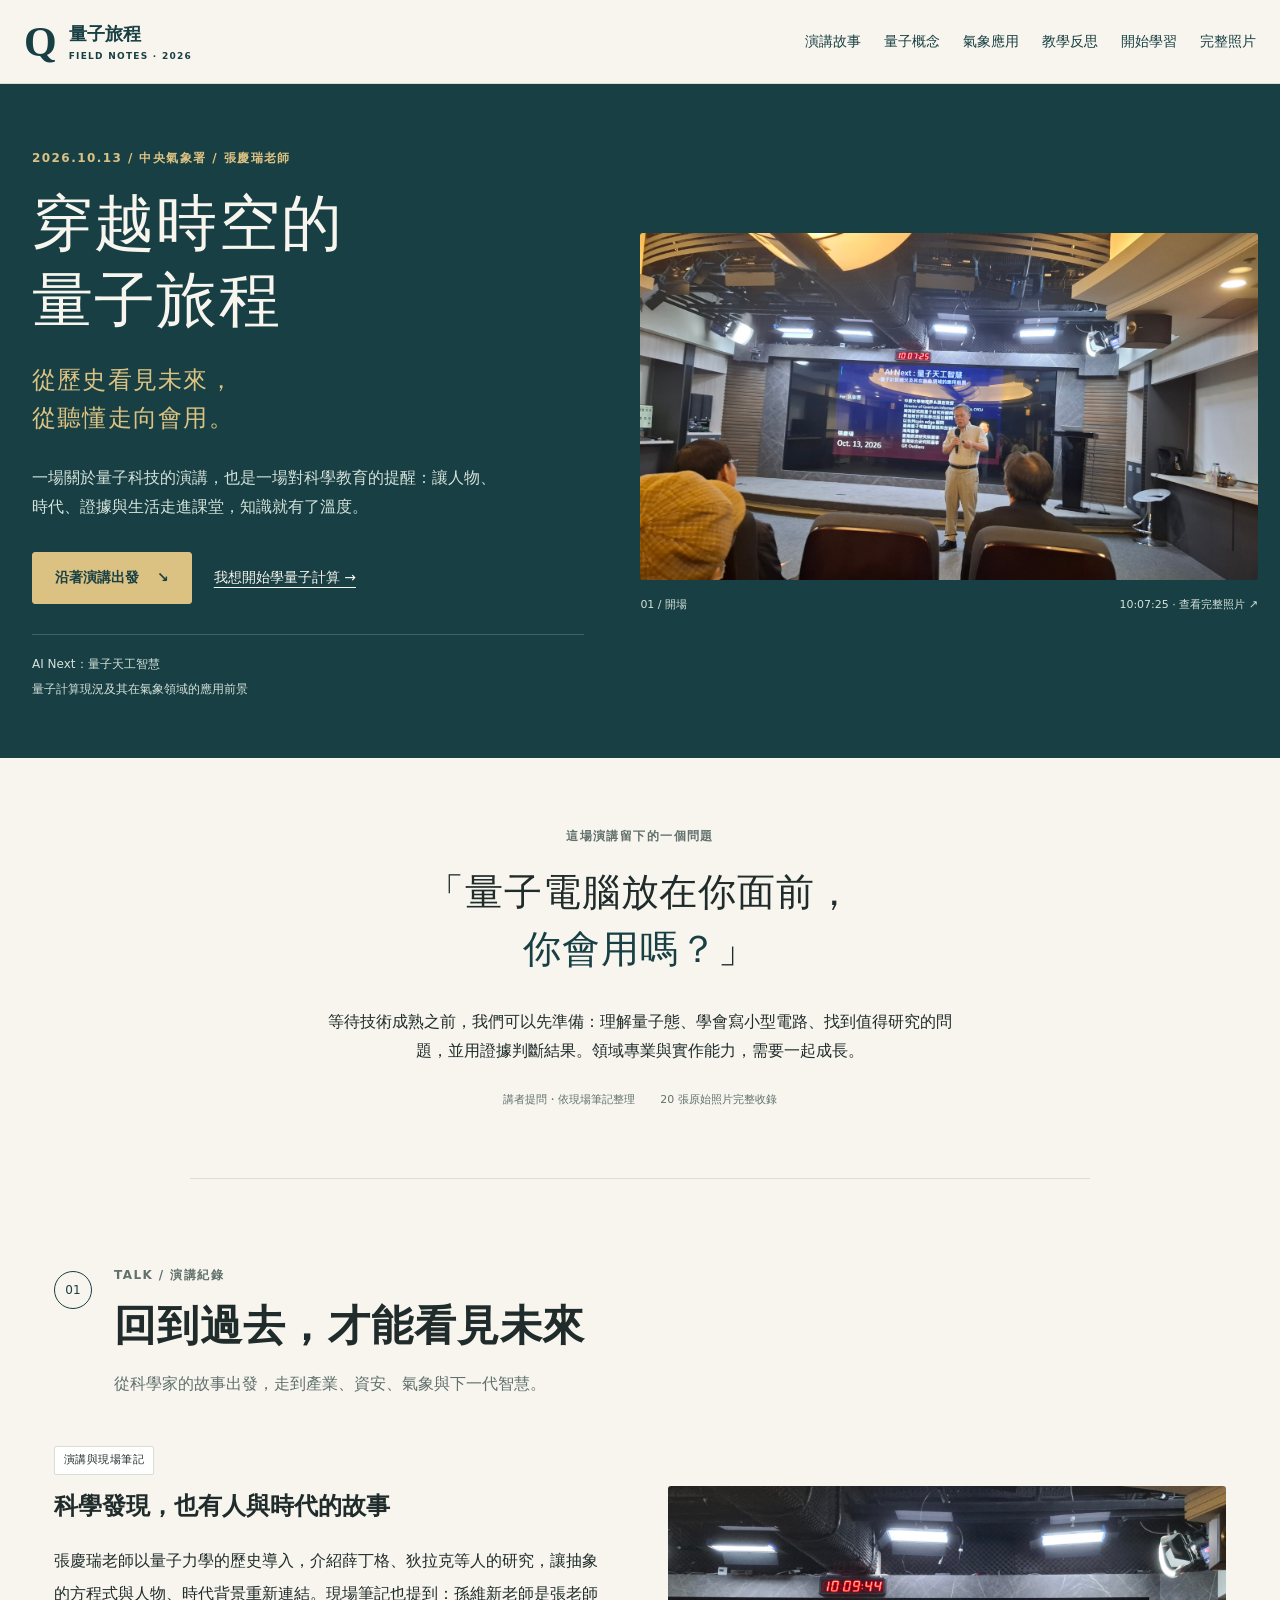
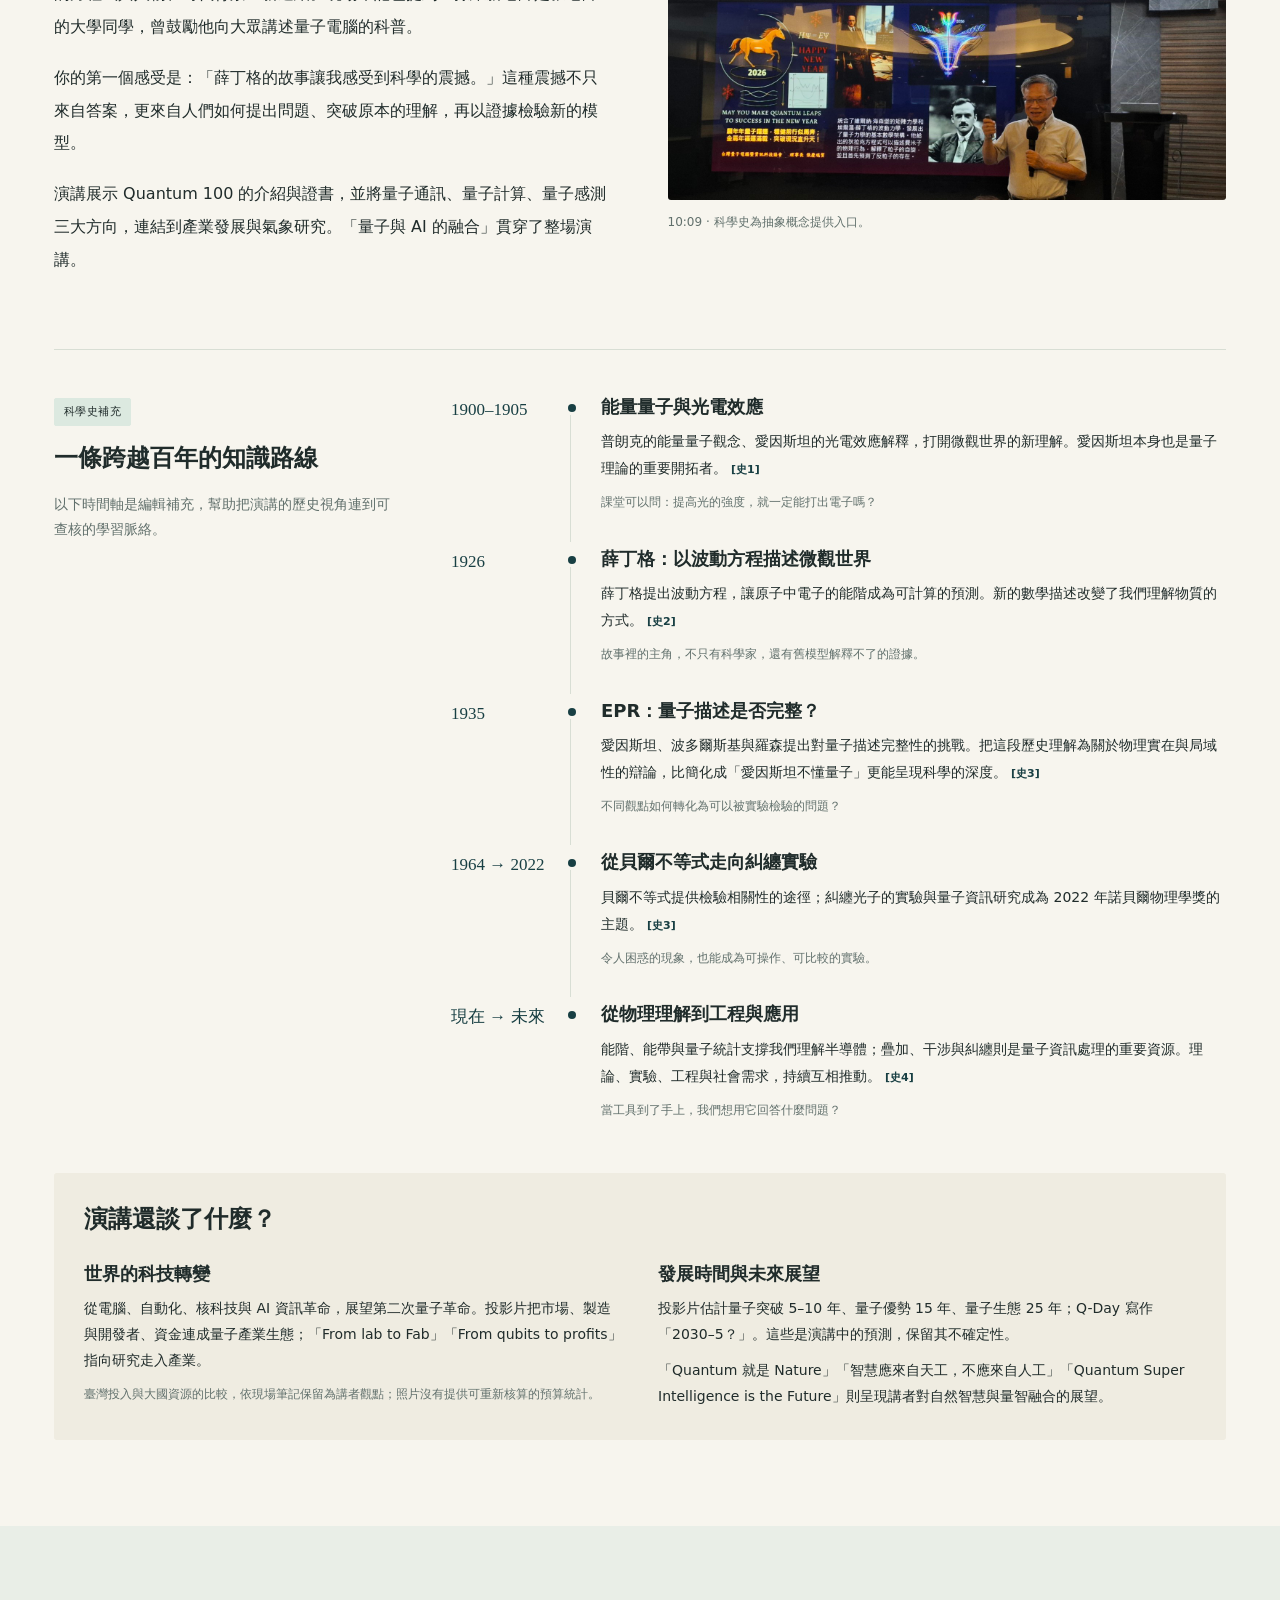
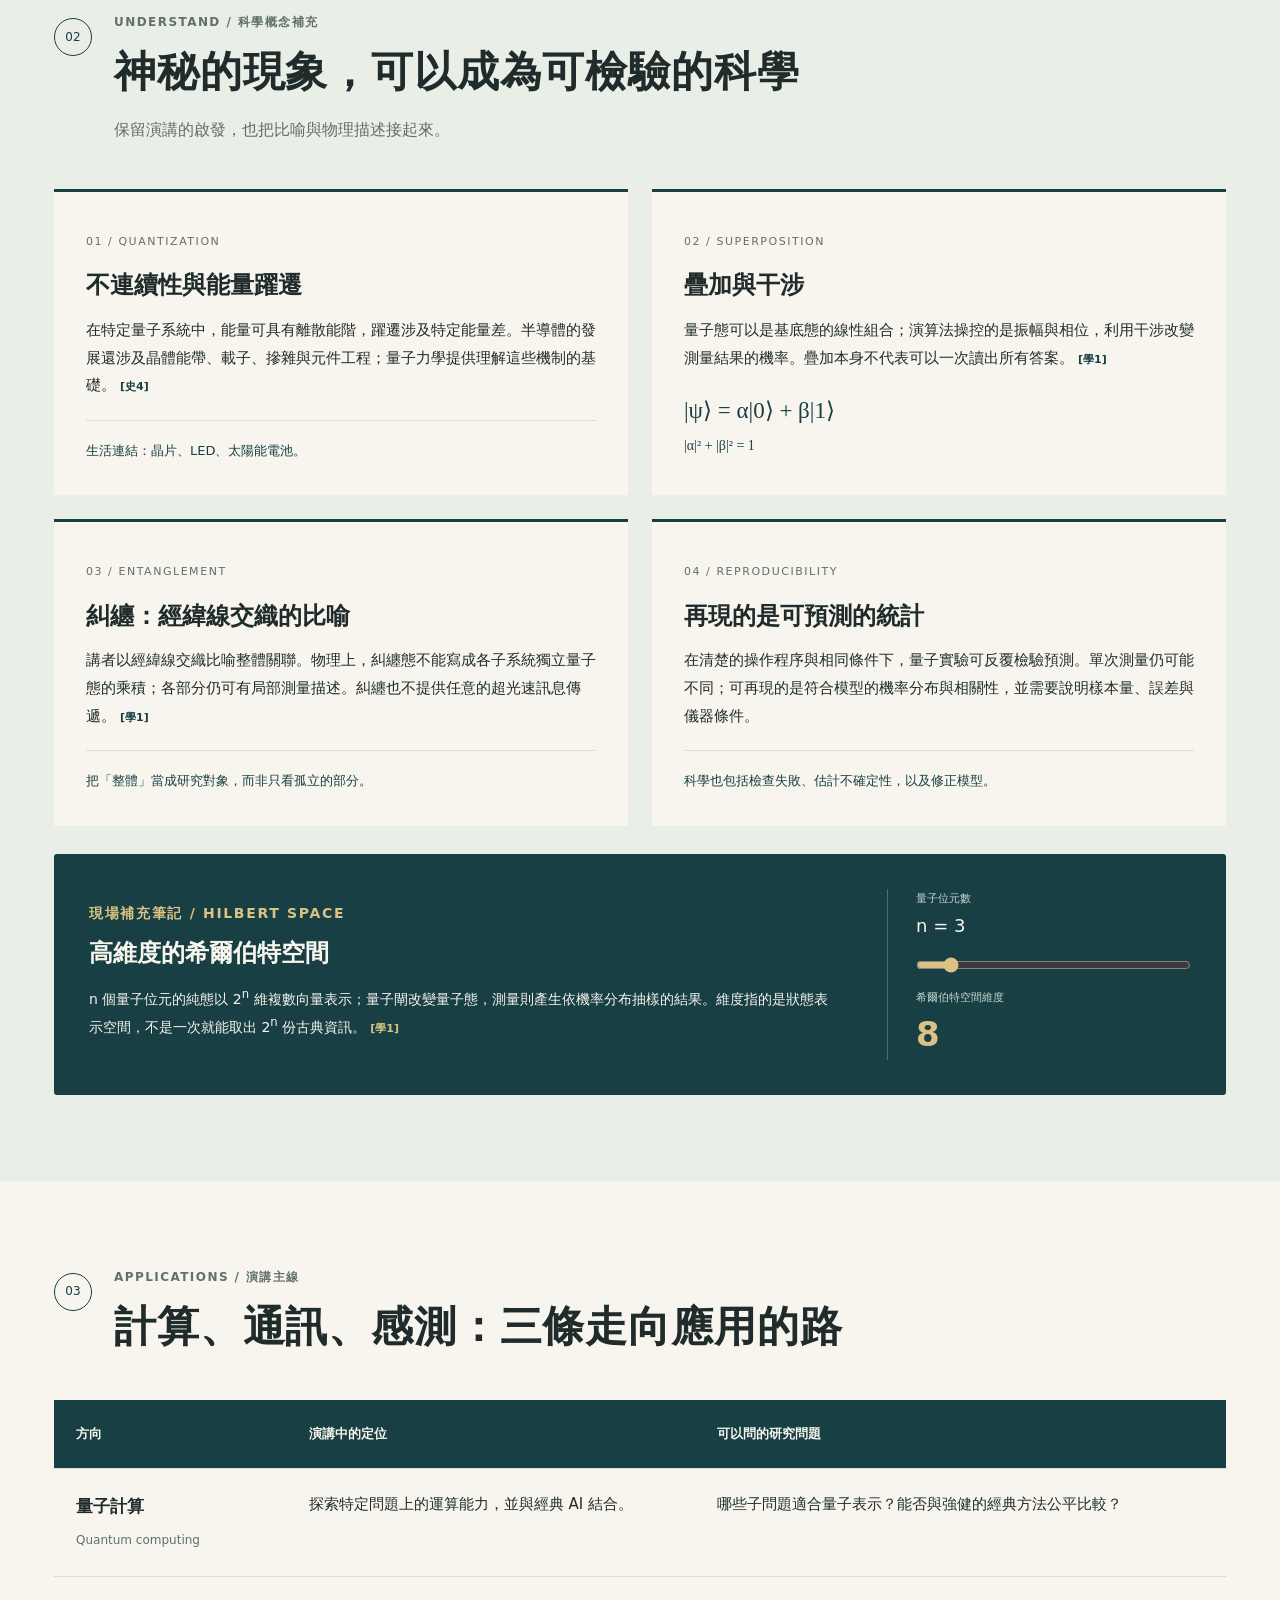
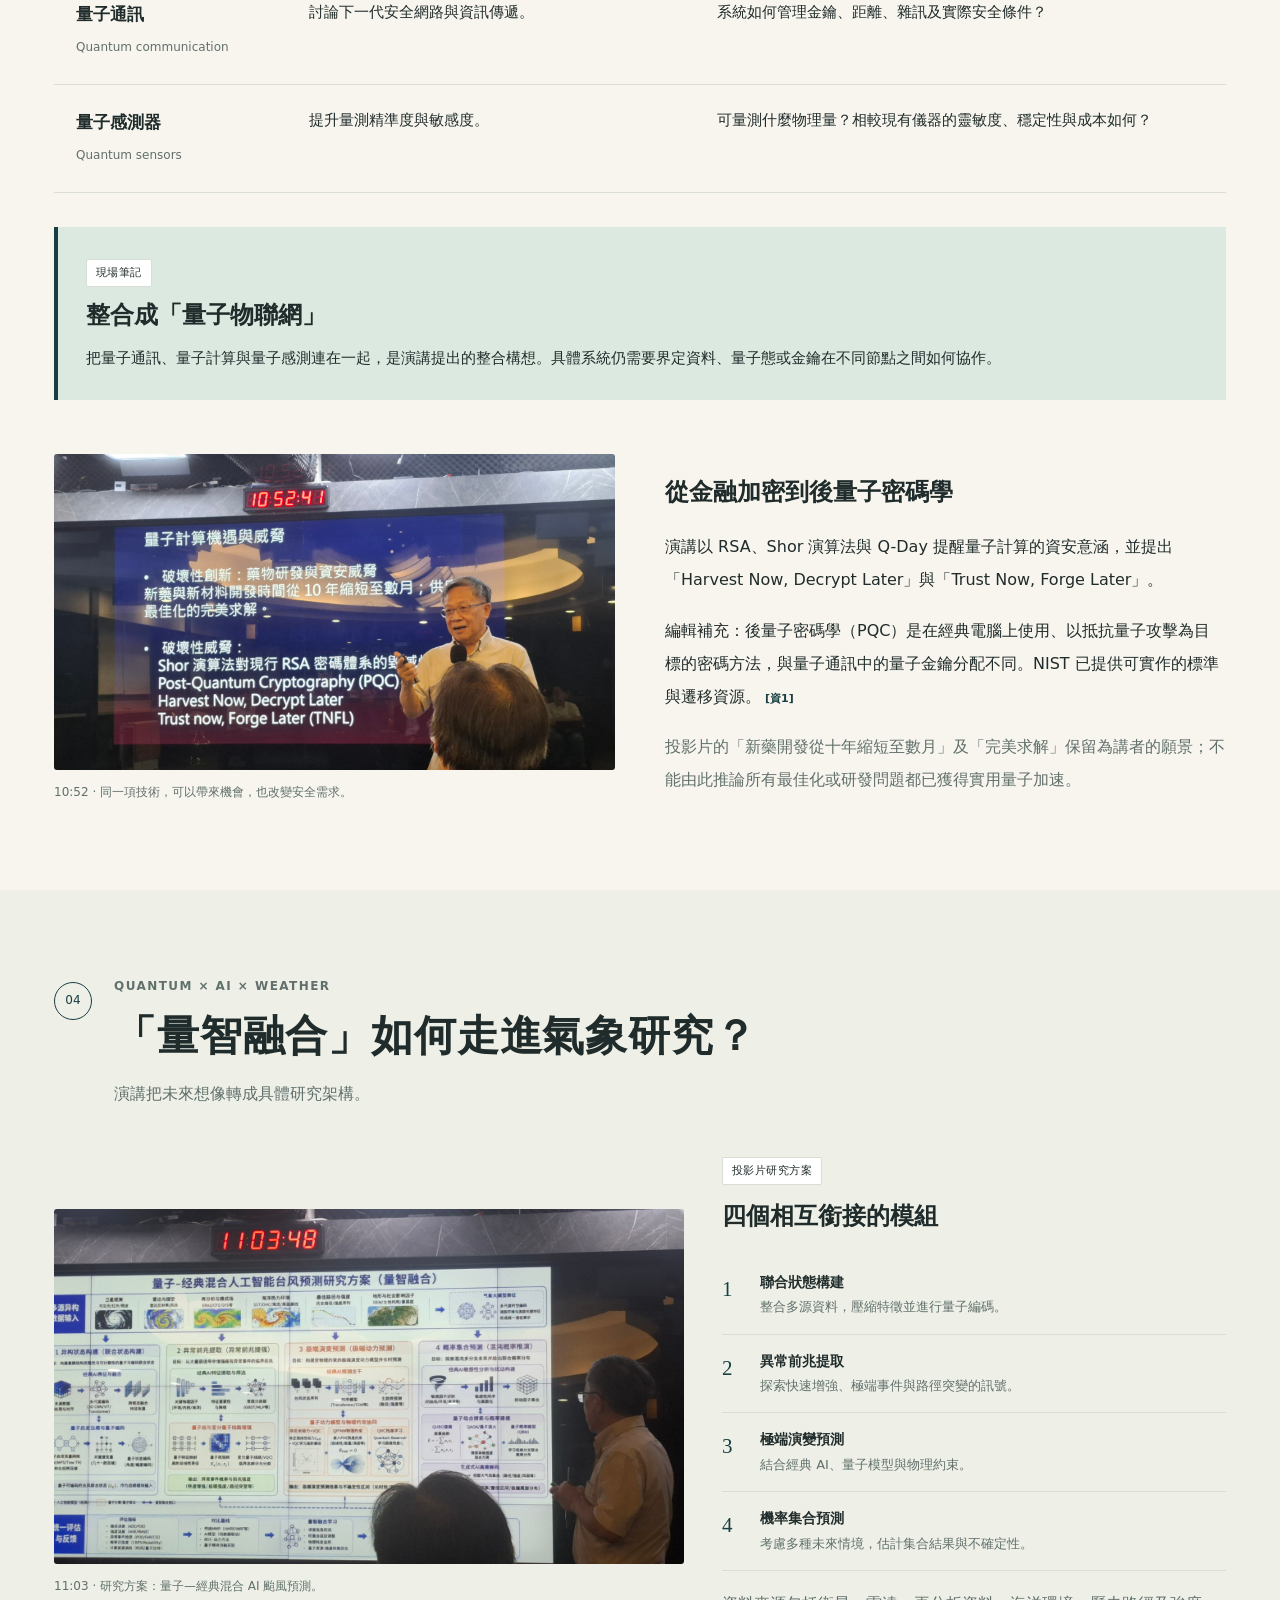
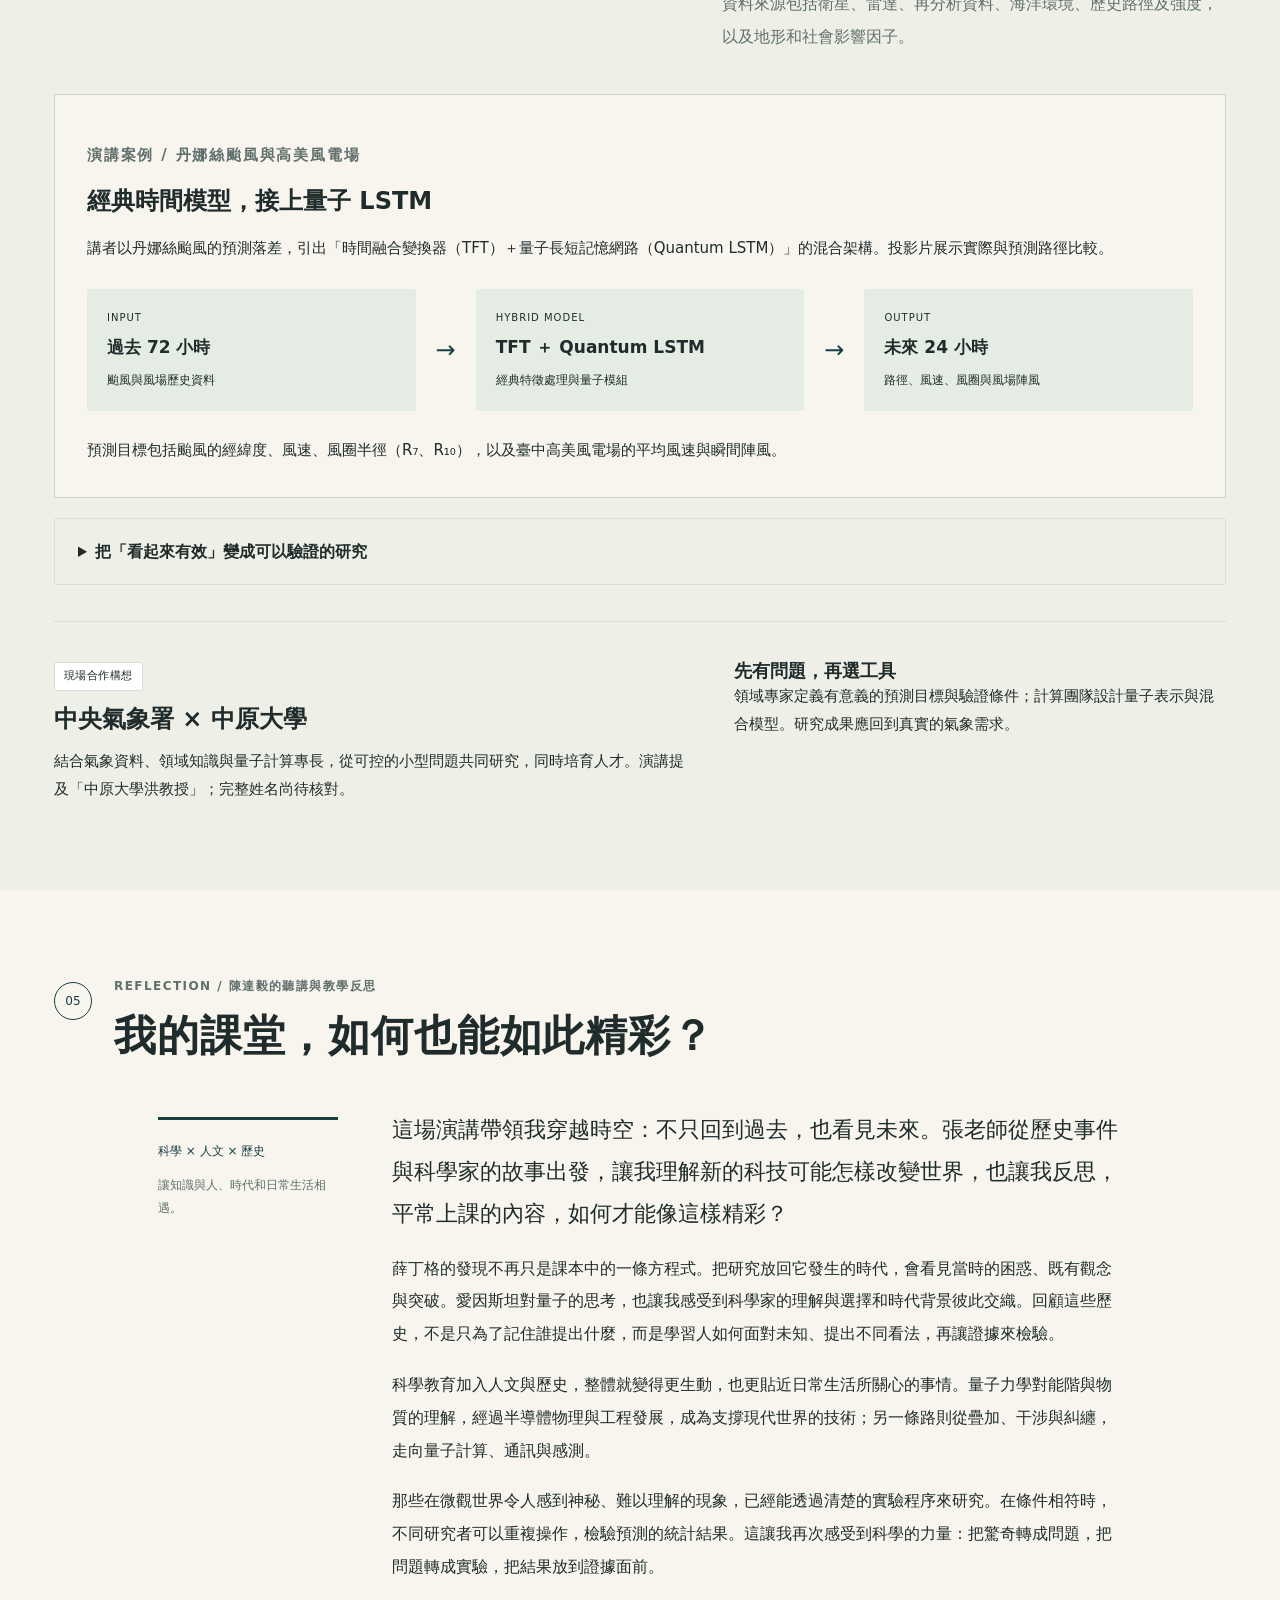
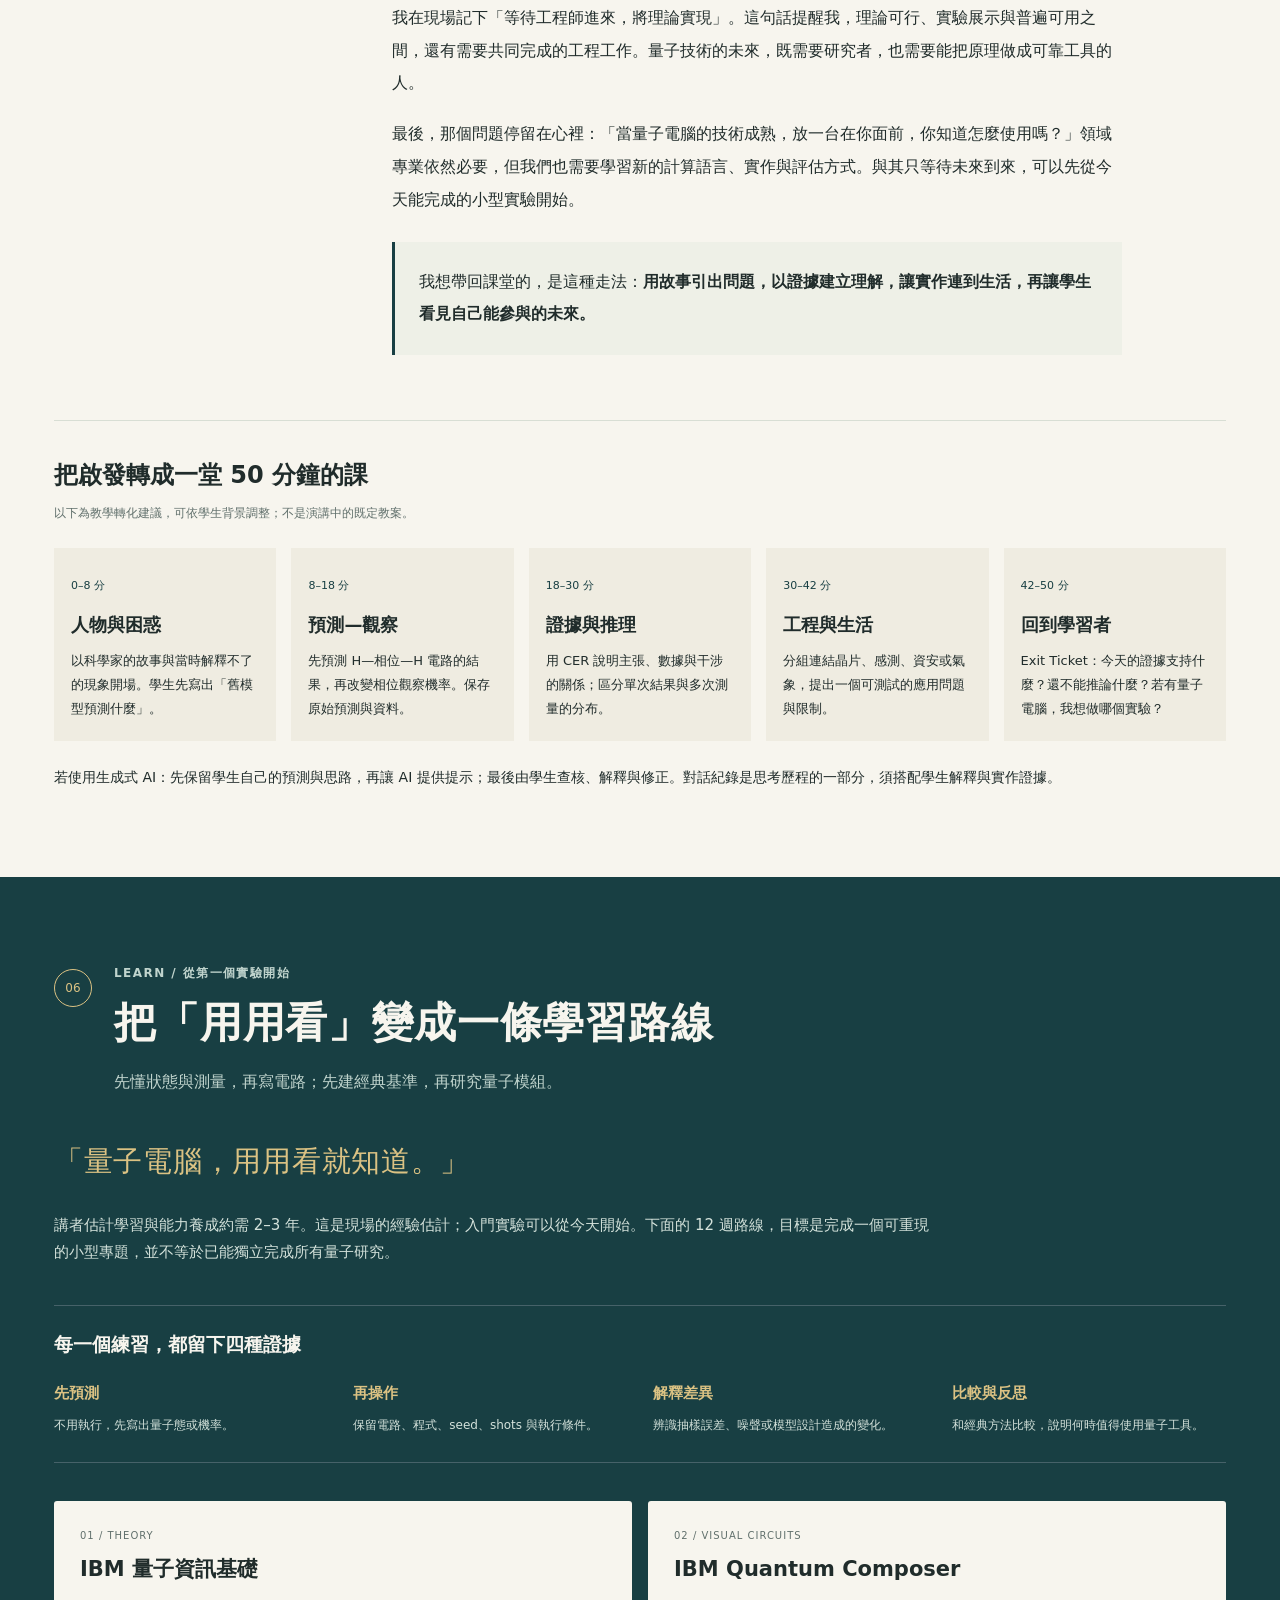
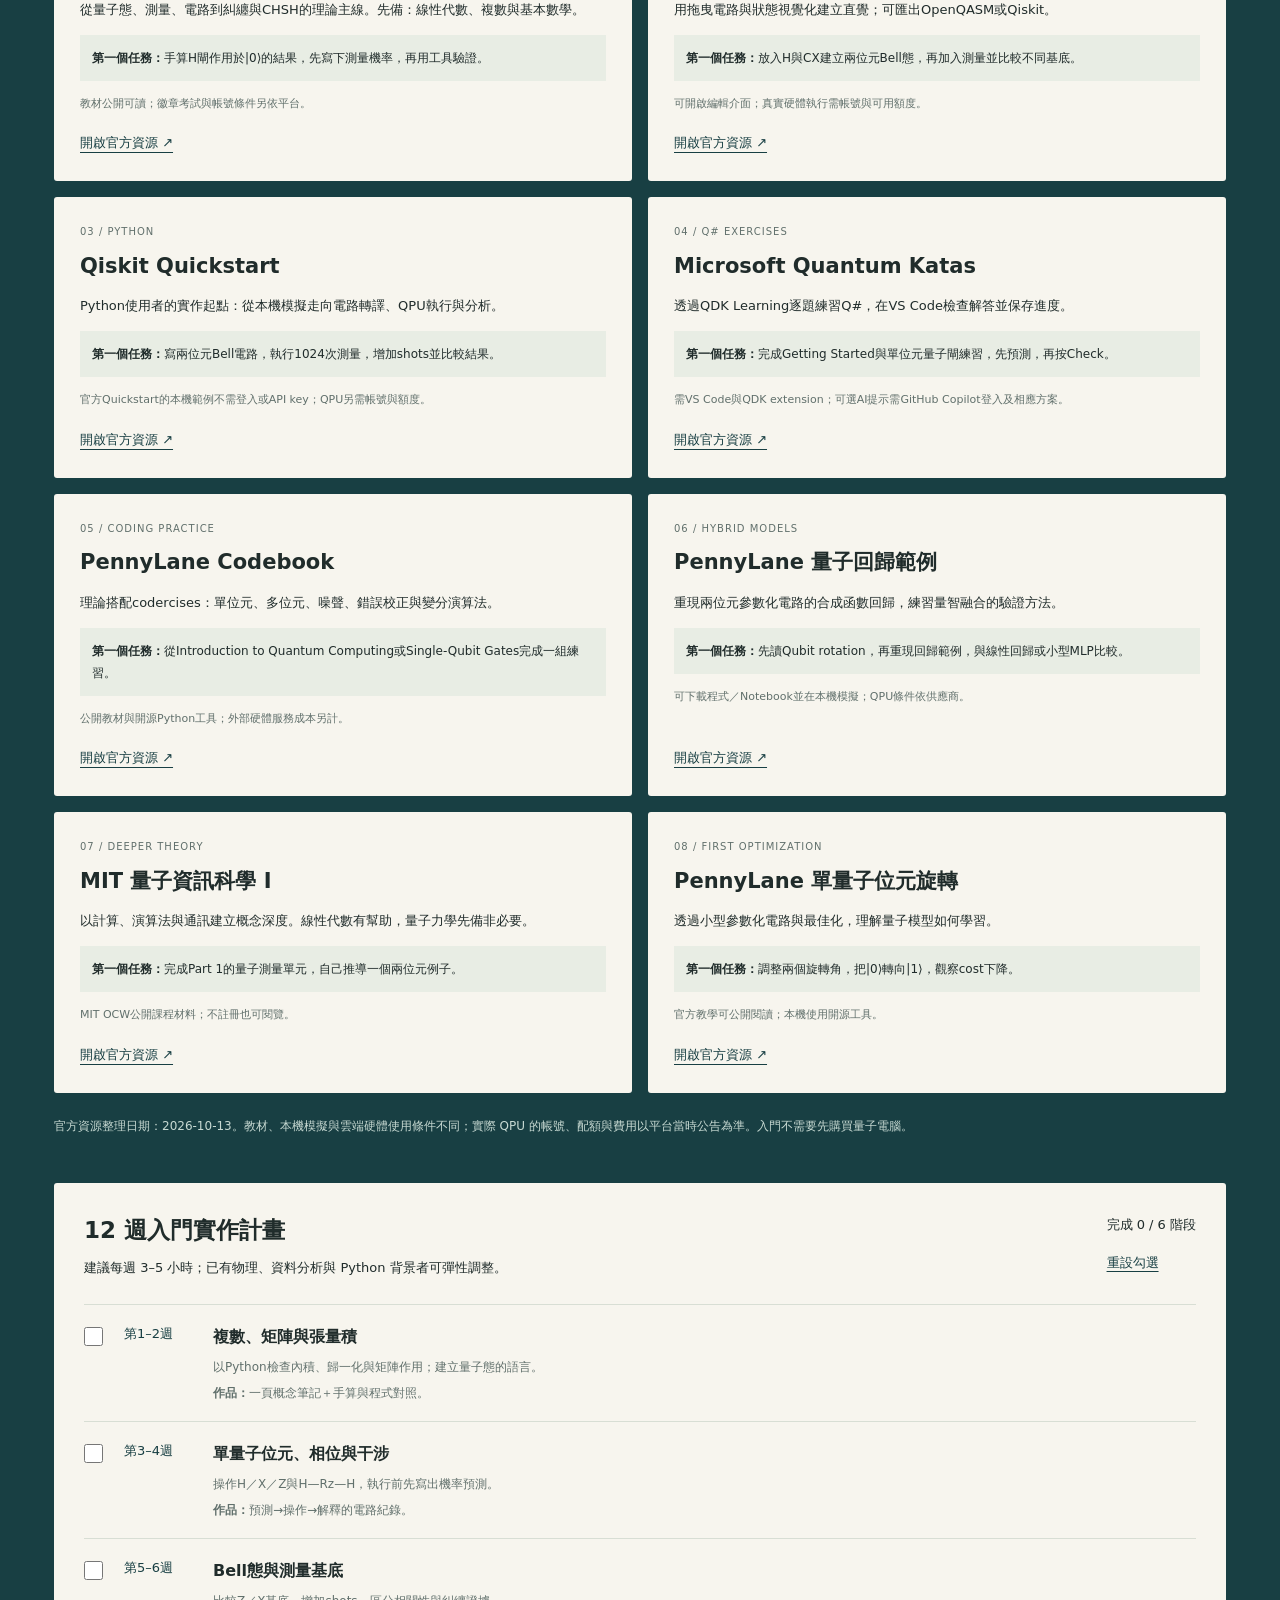
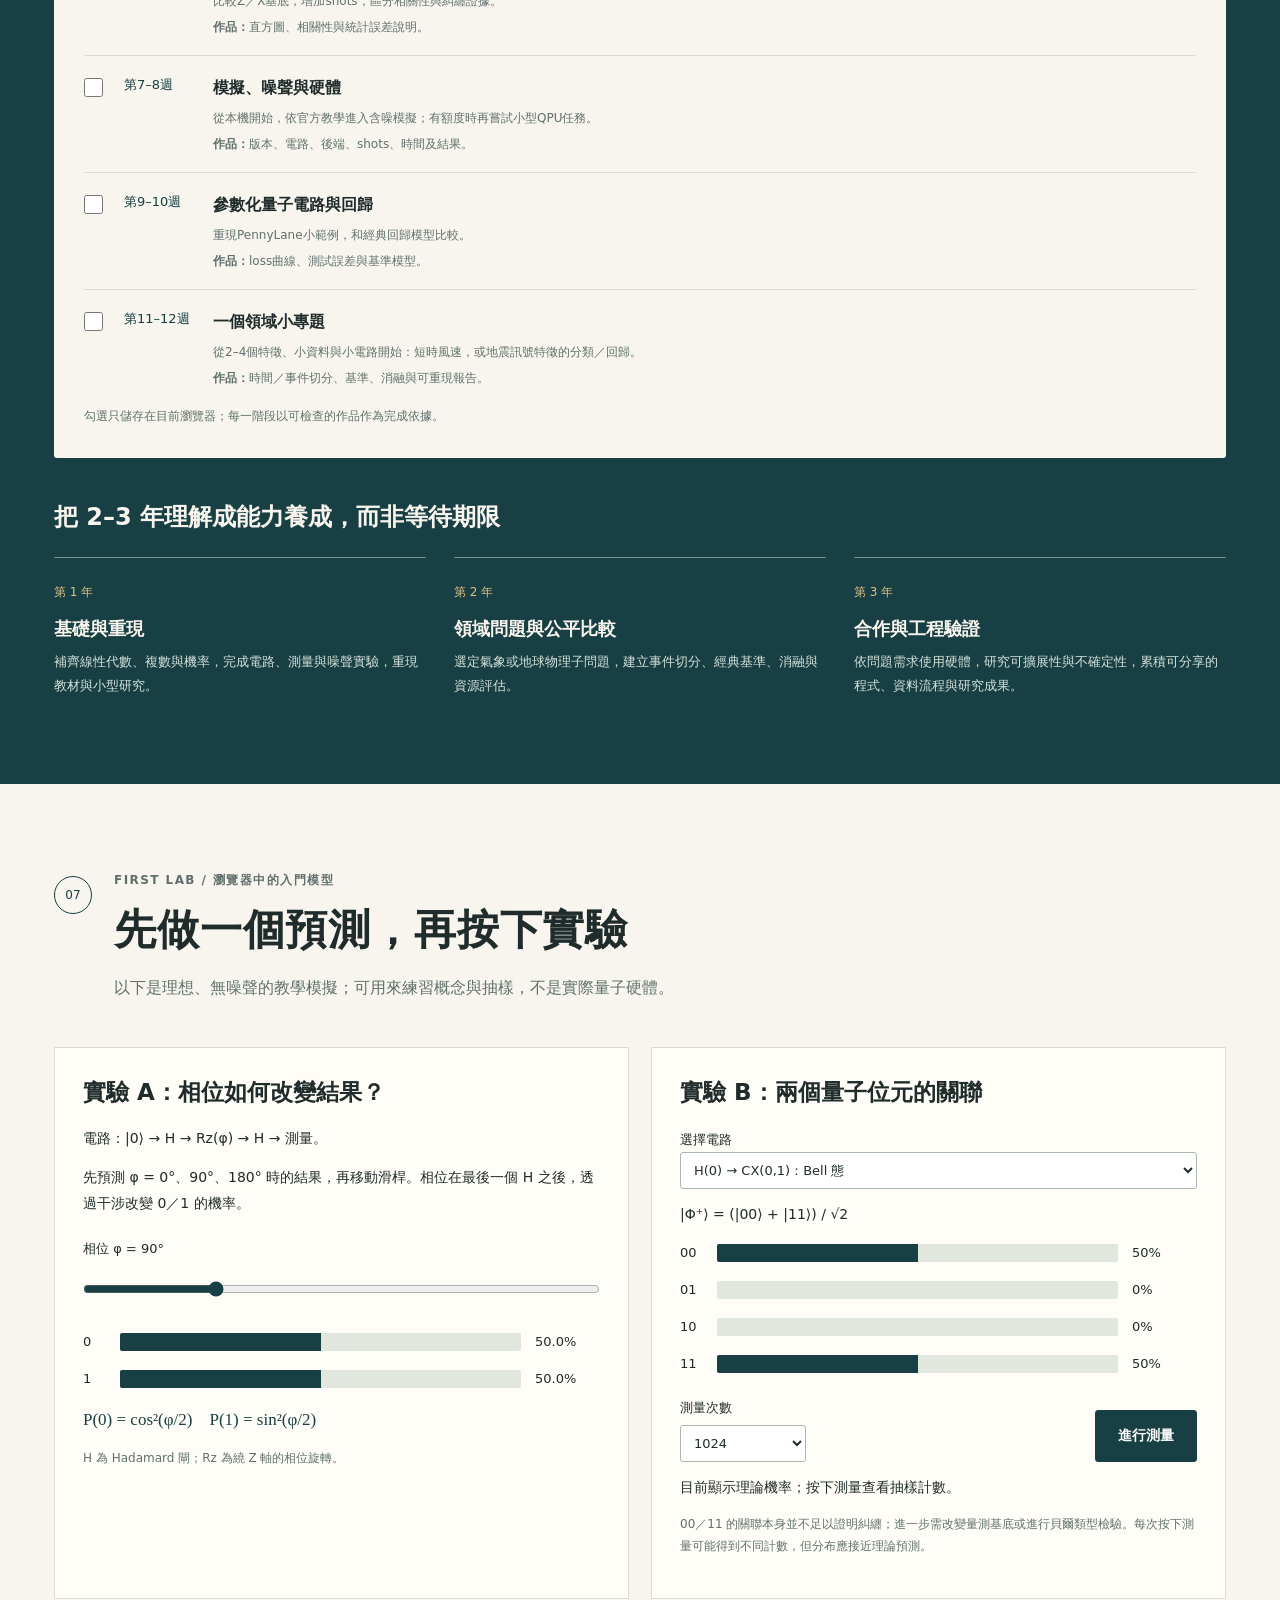
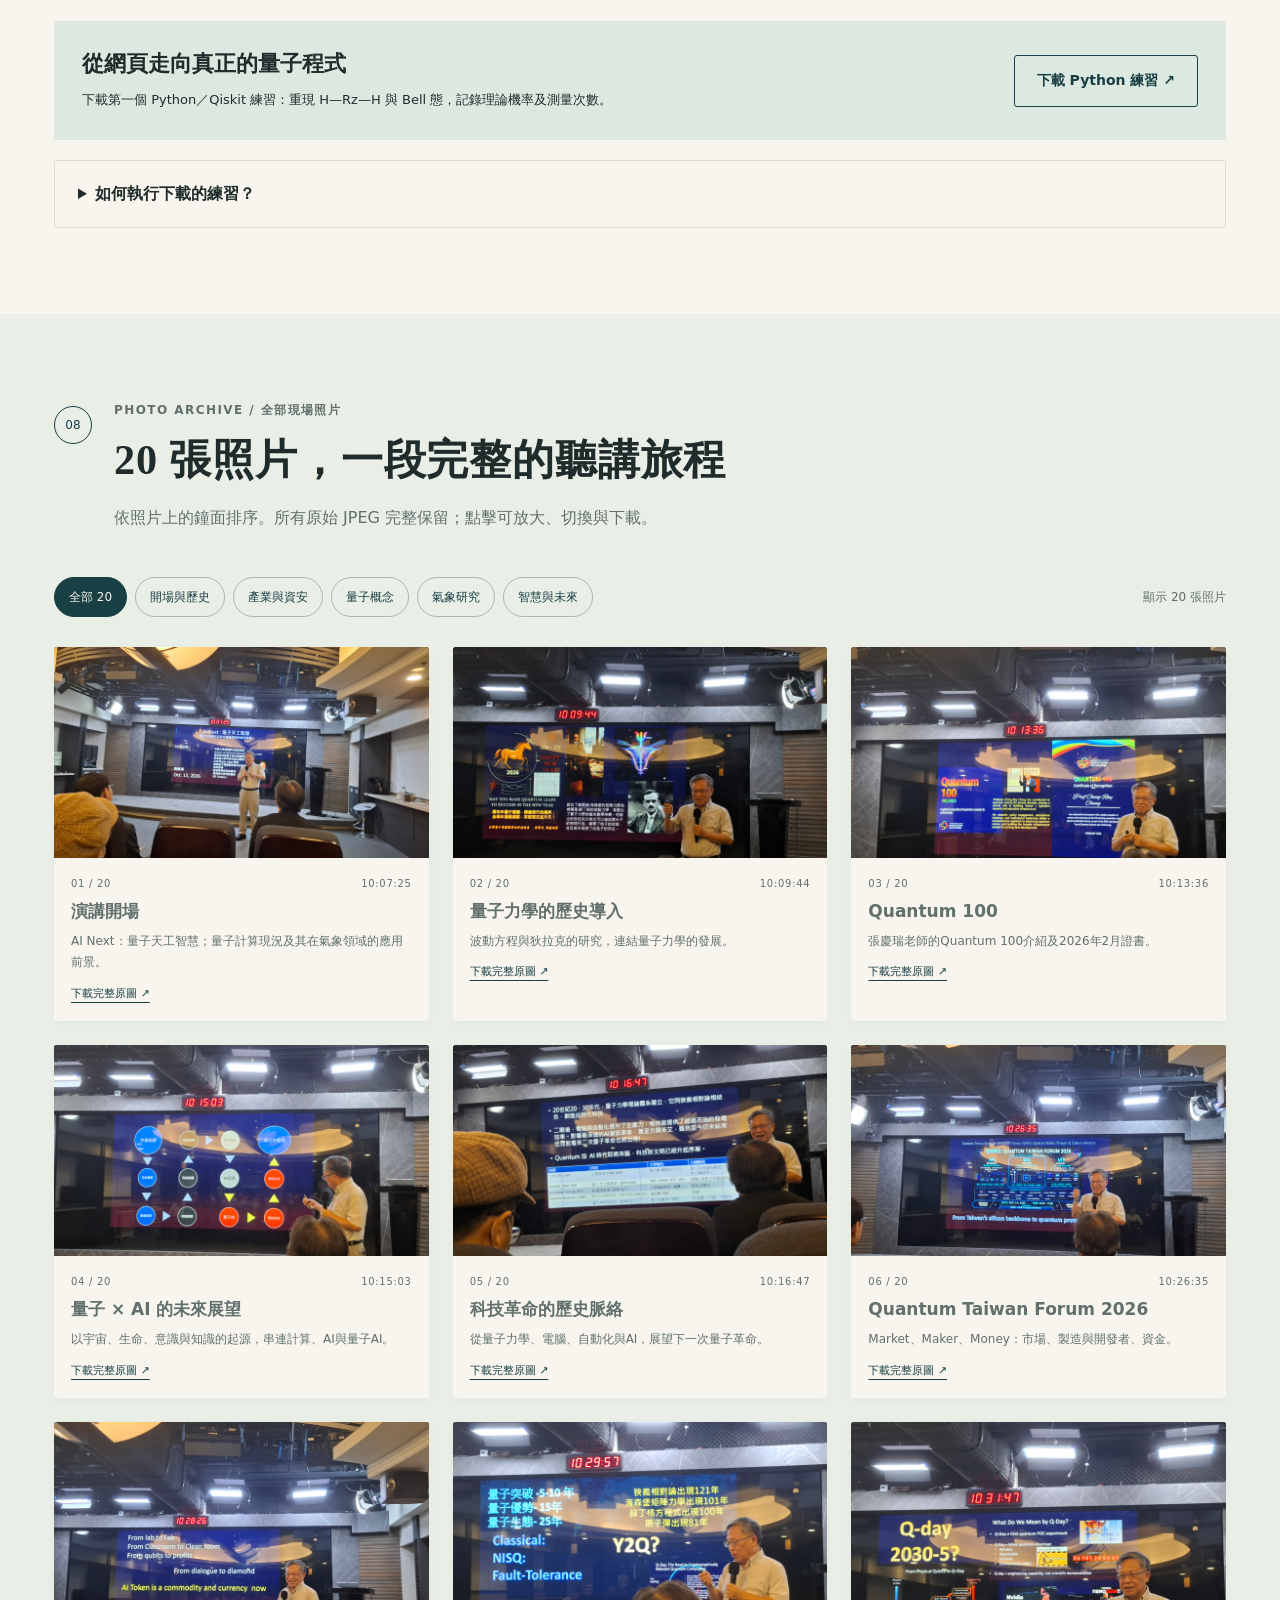
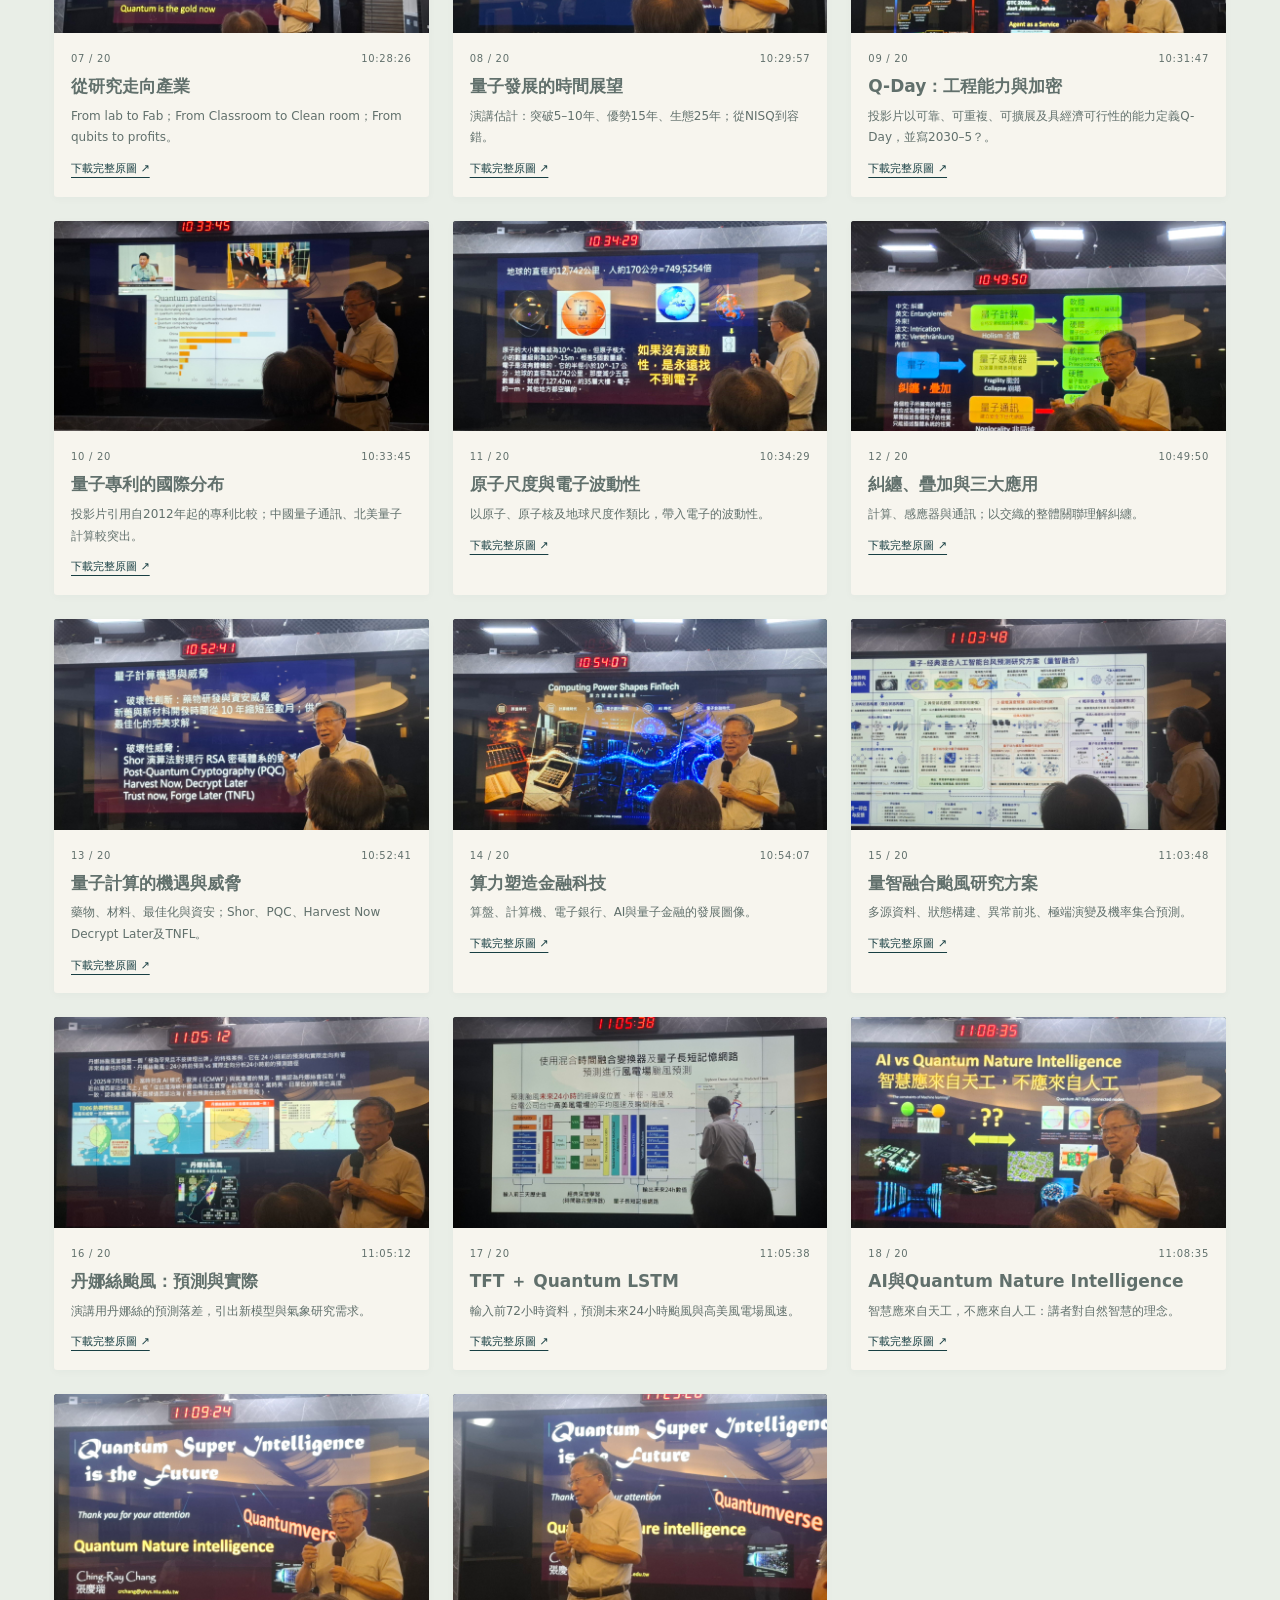
==== index.html @ aa06b226 "Publish quantum talk field notes, full photo archive and learning guide" ====
<!doctype html>
<html lang="zh-Hant">
<head>
  <meta charset="utf-8"><meta name="viewport" content="width=device-width,initial-scale=1">
  <title>穿越時空的量子旅程｜張慶瑞老師演講紀錄・2026.10.13</title>
  <meta name="description" content="張慶瑞老師在中央氣象署的量子演講：完整20張現場照片、歷史與人文教學反思、量智融合氣象研究，以及量子電腦學習資源與實作路線。">
  <meta name="theme-color" content="#183f43"><meta property="og:title" content="穿越時空的量子旅程"><meta property="og:description" content="當量子電腦放在你面前，你知道怎麼使用嗎？從歷史、氣象研究走向第一個量子實驗。">
  <link rel="icon" href="assets/favicon.svg" type="image/svg+xml"><link rel="stylesheet" href="assets/style.css">
  <script defer src="assets/data.js"></script><script defer src="assets/app.js"></script>
</head>
<body>
<a class="skip" href="#main">跳到主要內容</a>
<header class="site-header"><a class="brand" href="#top"><span class="brand-mark">Q</span><span>量子旅程<small>FIELD NOTES · 2026</small></span></a><button class="menu-toggle" type="button" aria-expanded="false" aria-controls="nav">章節選單</button><nav id="nav" aria-label="主要章節"><a href="#story">演講故事</a><a href="#concepts">量子概念</a><a href="#weather">氣象應用</a><a href="#reflection">教學反思</a><a href="#learn">開始學習</a><a href="#gallery">完整照片</a></nav></header>
<main id="main">
<section class="hero" id="top"><div class="hero-copy"><p class="eyebrow">2026.10.13 / 中央氣象署 / 張慶瑞老師</p><h1>穿越時空的<br>量子旅程<span>從歷史看見未來，<br>從聽懂走向會用。</span></h1><p class="hero-intro">一場關於量子科技的演講，也是一場對科學教育的提醒：讓人物、時代、證據與生活走進課堂，知識就有了溫度。</p><div class="hero-actions"><a class="button light" href="#story">沿著演講出發 <span aria-hidden="true">↘</span></a><a class="text-link" href="#learn">我想開始學量子計算 →</a></div><div class="hero-meta"><span>AI Next：量子天工智慧</span><span>量子計算現況及其在氣象領域的應用前景</span></div></div><figure class="hero-photo"><button class="photo-trigger" type="button" data-photo="0" aria-label="放大演講開場完整照片"><img src="assets/photos/1000050804.jpg" width="1536" height="864" alt="張慶瑞老師在中央氣象署演講，身後為AI Next量子天工智慧封面" fetchpriority="high"></button><figcaption><span>01 / 開場</span><span>10:07:25 · 查看完整照片 ↗</span></figcaption></figure></section>
<section class="opening-question section-wrap"><p class="eyebrow">這場演講留下的一個問題</p><blockquote>「量子電腦放在你面前，<br><em>你會用嗎？</em>」</blockquote><p>等待技術成熟之前，我們可以先準備：理解量子態、學會寫小型電路、找到值得研究的問題，並用證據判斷結果。領域專業與實作能力，需要一起成長。</p><div class="small-meta"><span>講者提問・依現場筆記整理</span><span>20 張原始照片完整收錄</span></div></section>
<section class="section-wrap" id="story"><div class="section-heading"><span class="chapter">01</span><div><p class="eyebrow">TALK / 演講紀錄</p><h2>回到過去，才能看見未來</h2><p>從科學家的故事出發，走到產業、資安、氣象與下一代智慧。</p></div></div>
<div class="editorial-grid"><article class="prose"><span class="tag">演講與現場筆記</span><h3>科學發現，也有人與時代的故事</h3><p>張慶瑞老師以量子力學的歷史導入，介紹薛丁格、狄拉克等人的研究，讓抽象的方程式與人物、時代背景重新連結。現場筆記也提到：孫維新老師是張老師的大學同學，曾鼓勵他向大眾講述量子電腦的科普。</p><p>你的第一個感受是：「薛丁格的故事讓我感受到科學的震撼。」這種震撼不只來自答案，更來自人們如何提出問題、突破原本的理解，再以證據檢驗新的模型。</p><p>演講展示 Quantum 100 的介紹與證書，並將量子通訊、量子計算、量子感測三大方向，連結到產業發展與氣象研究。「量子與 AI 的融合」貫穿了整場演講。</p></article><figure class="inline-photo"><button class="photo-trigger" type="button" data-photo="1" aria-label="放大量子歷史導入投影片"><img src="assets/photos/1000050806.jpg" width="1536" height="864" alt="以波動方程、狄拉克照片與量子賀圖介紹量子力學歷史" loading="lazy"></button><figcaption>10:09 · 科學史為抽象概念提供入口。</figcaption></figure></div>
<div class="history"><div class="history-intro"><span class="tag supplement">科學史補充</span><h3>一條跨越百年的知識路線</h3><p>以下時間軸是編輯補充，幫助把演講的歷史視角連到可查核的學習脈絡。</p></div><ol class="timeline"><li><time>1900–1905</time><div><h4>能量量子與光電效應</h4><p>普朗克的能量量子觀念、愛因斯坦的光電效應解釋，打開微觀世界的新理解。愛因斯坦本身也是量子理論的重要開拓者。<a class="citation" href="#ref-history">[史1]</a></p><span class="prompt">課堂可以問：提高光的強度，就一定能打出電子嗎？</span></div></li><li><time>1926</time><div><h4>薛丁格：以波動方程描述微觀世界</h4><p>薛丁格提出波動方程，讓原子中電子的能階成為可計算的預測。新的數學描述改變了我們理解物質的方式。<a class="citation" href="#ref-history">[史2]</a></p><span class="prompt">故事裡的主角，不只有科學家，還有舊模型解釋不了的證據。</span></div></li><li><time>1935</time><div><h4>EPR：量子描述是否完整？</h4><p>愛因斯坦、波多爾斯基與羅森提出對量子描述完整性的挑戰。把這段歷史理解為關於物理實在與局域性的辯論，比簡化成「愛因斯坦不懂量子」更能呈現科學的深度。<a class="citation" href="#ref-history">[史3]</a></p><span class="prompt">不同觀點如何轉化為可以被實驗檢驗的問題？</span></div></li><li><time>1964 → 2022</time><div><h4>從貝爾不等式走向糾纏實驗</h4><p>貝爾不等式提供檢驗相關性的途徑；糾纏光子的實驗與量子資訊研究成為 2022 年諾貝爾物理學獎的主題。<a class="citation" href="#ref-history">[史3]</a></p><span class="prompt">令人困惑的現象，也能成為可操作、可比較的實驗。</span></div></li><li><time>現在 → 未來</time><div><h4>從物理理解到工程與應用</h4><p>能階、能帶與量子統計支撐我們理解半導體；疊加、干涉與糾纏則是量子資訊處理的重要資源。理論、實驗、工程與社會需求，持續互相推動。<a class="citation" href="#ref-history">[史4]</a></p><span class="prompt">當工具到了手上，我們想用它回答什麼問題？</span></div></li></ol></div>
<div class="lecture-notes"><h3>演講還談了什麼？</h3><div class="note-columns"><article><h4>世界的科技轉變</h4><p>從電腦、自動化、核科技與 AI 資訊革命，展望第二次量子革命。投影片把市場、製造與開發者、資金連成量子產業生態；「From lab to Fab」「From qubits to profits」指向研究走入產業。</p><p class="caption">臺灣投入與大國資源的比較，依現場筆記保留為講者觀點；照片沒有提供可重新核算的預算統計。</p></article><article><h4>發展時間與未來展望</h4><p>投影片估計量子突破 5–10 年、量子優勢 15 年、量子生態 25 年；Q-Day 寫作「2030–5？」。這些是演講中的預測，保留其不確定性。</p><p>「Quantum 就是 Nature」「智慧應來自天工，不應來自人工」「Quantum Super Intelligence is the Future」則呈現講者對自然智慧與量智融合的展望。</p></article></div></div>
</section>
<section class="concept-section" id="concepts"><div class="section-wrap"><div class="section-heading"><span class="chapter">02</span><div><p class="eyebrow">UNDERSTAND / 科學概念補充</p><h2>神秘的現象，可以成為可檢驗的科學</h2><p>保留演講的啟發，也把比喻與物理描述接起來。</p></div></div><div class="concept-grid"><article><span class="concept-number">01 / QUANTIZATION</span><h3>不連續性與能量躍遷</h3><p>在特定量子系統中，能量可具有離散能階，躍遷涉及特定能量差。半導體的發展還涉及晶體能帶、載子、摻雜與元件工程；量子力學提供理解這些機制的基礎。<a class="citation" href="#ref-history">[史4]</a></p><p class="concept-life">生活連結：晶片、LED、太陽能電池。</p></article><article><span class="concept-number">02 / SUPERPOSITION</span><h3>疊加與干涉</h3><p>量子態可以是基底態的線性組合；演算法操控的是振幅與相位，利用干涉改變測量結果的機率。疊加本身不代表可以一次讀出所有答案。<a class="citation" href="#ref-learning">[學1]</a></p><p class="formula">|ψ⟩ = α|0⟩ + β|1⟩<small>|α|² + |β|² = 1</small></p></article><article><span class="concept-number">03 / ENTANGLEMENT</span><h3>糾纏：經緯線交織的比喻</h3><p>講者以經緯線交織比喻整體關聯。物理上，糾纏態不能寫成各子系統獨立量子態的乘積；各部分仍可有局部測量描述。糾纏也不提供任意的超光速訊息傳遞。<a class="citation" href="#ref-learning">[學1]</a></p><p class="concept-life">把「整體」當成研究對象，而非只看孤立的部分。</p></article><article><span class="concept-number">04 / REPRODUCIBILITY</span><h3>再現的是可預測的統計</h3><p>在清楚的操作程序與相同條件下，量子實驗可反覆檢驗預測。單次測量仍可能不同；可再現的是符合模型的機率分布與相關性，並需要說明樣本量、誤差與儀器條件。</p><p class="concept-life">科學也包括檢查失敗、估計不確定性，以及修正模型。</p></article></div><aside class="hilbert"><div><p class="eyebrow">現場補充筆記 / HILBERT SPACE</p><h3>高維度的希爾伯特空間</h3><p>n 個量子位元的純態以 2<sup>n</sup> 維複數向量表示；量子閘改變量子態，測量則產生依機率分布抽樣的結果。維度指的是狀態表示空間，不是一次就能取出 2<sup>n</sup> 份古典資訊。<a class="citation" href="#ref-learning">[學1]</a></p></div><div class="dimension"><span>量子位元數</span><label for="qubits">n = <output id="qubit-number">3</output></label><input type="range" id="qubits" min="1" max="20" value="3"><span>希爾伯特空間維度</span><strong id="dimension">8</strong></div></aside></div></section>
<section class="section-wrap" id="applications"><div class="section-heading"><span class="chapter">03</span><div><p class="eyebrow">APPLICATIONS / 演講主線</p><h2>計算、通訊、感測：三條走向應用的路</h2></div></div><div class="table-scroll"><table><thead><tr><th>方向</th><th>演講中的定位</th><th>可以問的研究問題</th></tr></thead><tbody><tr><th>量子計算<br><small>Quantum computing</small></th><td>探索特定問題上的運算能力，並與經典 AI 結合。</td><td>哪些子問題適合量子表示？能否與強健的經典方法公平比較？</td></tr><tr><th>量子通訊<br><small>Quantum communication</small></th><td>討論下一代安全網路與資訊傳遞。</td><td>系統如何管理金鑰、距離、雜訊及實際安全條件？</td></tr><tr><th>量子感測器<br><small>Quantum sensors</small></th><td>提升量測精準度與敏感度。</td><td>可量測什麼物理量？相較現有儀器的靈敏度、穩定性與成本如何？</td></tr></tbody></table></div><div class="callout"><span class="tag">現場筆記</span><h3>整合成「量子物聯網」</h3><p>把量子通訊、量子計算與量子感測連在一起，是演講提出的整合構想。具體系統仍需要界定資料、量子態或金鑰在不同節點之間如何協作。</p></div><div class="security-grid"><figure class="inline-photo"><button class="photo-trigger" type="button" data-photo="12" aria-label="放大量子計算機遇與威脅投影片"><img src="assets/photos/1000050820.jpg" width="1536" height="864" alt="量子計算機遇與威脅投影片列出Shor、PQC與先蒐集後解密" loading="lazy"></button><figcaption>10:52 · 同一項技術，可以帶來機會，也改變安全需求。</figcaption></figure><article class="prose"><h3>從金融加密到後量子密碼學</h3><p>演講以 RSA、Shor 演算法與 Q-Day 提醒量子計算的資安意涵，並提出「Harvest Now, Decrypt Later」與「Trust Now, Forge Later」。</p><p>編輯補充：後量子密碼學（PQC）是在經典電腦上使用、以抵抗量子攻擊為目標的密碼方法，與量子通訊中的量子金鑰分配不同。NIST 已提供可實作的標準與遷移資源。<a class="citation" href="#ref-security">[資1]</a></p><p class="caption">投影片的「新藥開發從十年縮短至數月」及「完美求解」保留為講者的願景；不能由此推論所有最佳化或研發問題都已獲得實用量子加速。</p></article></div></section>
<section class="weather-section" id="weather"><div class="section-wrap"><div class="section-heading"><span class="chapter">04</span><div><p class="eyebrow">QUANTUM × AI × WEATHER</p><h2>「量智融合」如何走進氣象研究？</h2><p>演講把未來想像轉成具體研究架構。</p></div></div><div class="weather-lead"><figure class="inline-photo"><button class="photo-trigger" type="button" data-photo="14" aria-label="放大完整量智融合颱風預測研究架構"><img src="assets/photos/1000050824.jpg" width="1536" height="864" alt="量子與經典混合AI颱風預測研究方案，包含四個模組及評估流程" loading="lazy"></button><figcaption>11:03 · 研究方案：量子—經典混合 AI 颱風預測。</figcaption></figure><div class="prose"><span class="tag">投影片研究方案</span><h3>四個相互銜接的模組</h3><ol class="numbered-list"><li><strong>聯合狀態構建</strong><span>整合多源資料，壓縮特徵並進行量子編碼。</span></li><li><strong>異常前兆提取</strong><span>探索快速增強、極端事件與路徑突變的訊號。</span></li><li><strong>極端演變預測</strong><span>結合經典 AI、量子模型與物理約束。</span></li><li><strong>機率集合預測</strong><span>考慮多種未來情境，估計集合結果與不確定性。</span></li></ol><p class="caption">資料來源包括衛星、雷達、再分析資料、海洋環境、歷史路徑及強度，以及地形和社會影響因子。</p></div></div><div class="case-study"><div><p class="eyebrow">演講案例 / 丹娜絲颱風與高美風電場</p><h3>經典時間模型，接上量子 LSTM</h3><p>講者以丹娜絲颱風的預測落差，引出「時間融合變換器（TFT）＋量子長短記憶網路（Quantum LSTM）」的混合架構。投影片展示實際與預測路徑比較。</p></div><div class="forecast-flow"><div><small>INPUT</small><strong>過去 72 小時</strong><span>颱風與風場歷史資料</span></div><span class="flow-arrow" aria-hidden="true">→</span><div><small>HYBRID MODEL</small><strong>TFT ＋ Quantum LSTM</strong><span>經典特徵處理與量子模組</span></div><span class="flow-arrow" aria-hidden="true">→</span><div><small>OUTPUT</small><strong>未來 24 小時</strong><span>路徑、風速、風圈與風場陣風</span></div></div><p>預測目標包括颱風的經緯度、風速、風圈半徑（R₇、R₁₀），以及臺中高美風電場的平均風速與瞬間陣風。</p></div><details class="research-details"><summary>把「看起來有效」變成可以驗證的研究</summary><div class="detail-content"><p>以下是依研究架構提出的方法建議：</p><ul><li><strong>按颱風事件切分資料：</strong>避免同一事件的相鄰時窗同時進入訓練與測試。</li><li><strong>設定公平比較：</strong>比較 TFT、經典 LSTM 與混合模型，控制資料、參數量、調參預算及總計算時間。</li><li><strong>進行消融：</strong>移除量子模組、改用同容量經典模組，檢查提升來自哪裡。</li><li><strong>區分執行條件：</strong>記錄理想模擬、含噪模擬或實際 QPU、shots 數及硬體條件。</li><li><strong>報告誤差與不確定性：</strong>路徑誤差、風速 MAE／RMSE、事件 POD／FAR／CSI、機率可靠度與資源消耗。</li></ul><p>照片提供的是方案與案例圖，沒有完整測試集結果；混合模型的效益應由以上比較建立。</p></div></details><div class="collaboration"><div><span class="tag">現場合作構想</span><h3>中央氣象署 × 中原大學</h3><p>結合氣象資料、領域知識與量子計算專長，從可控的小型問題共同研究，同時培育人才。演講提及「中原大學洪教授」；完整姓名尚待核對。</p></div><div><h4>先有問題，再選工具</h4><p>領域專家定義有意義的預測目標與驗證條件；計算團隊設計量子表示與混合模型。研究成果應回到真實的氣象需求。</p></div></div></div></section>
<section class="section-wrap reflection-section" id="reflection"><div class="section-heading"><span class="chapter">05</span><div><p class="eyebrow">REFLECTION / 陳達毅的聽講與教學反思</p><h2>我的課堂，如何也能如此精彩？</h2></div></div><div class="essay"><div class="essay-margin"><span>科學 × 人文 × 歷史</span><p>讓知識與人、時代和日常生活相遇。</p></div><article class="prose"><p class="essay-first">這場演講帶領我穿越時空：不只回到過去，也看見未來。張老師從歷史事件與科學家的故事出發，讓我理解新的科技可能怎樣改變世界，也讓我反思，平常上課的內容，如何才能像這樣精彩？</p><p>薛丁格的發現不再只是課本中的一條方程式。把研究放回它發生的時代，會看見當時的困惑、既有觀念與突破。愛因斯坦對量子的思考，也讓我感受到科學家的理解與選擇和時代背景彼此交織。回顧這些歷史，不是只為了記住誰提出什麼，而是學習人如何面對未知、提出不同看法，再讓證據來檢驗。</p><p>科學教育加入人文與歷史，整體就變得更生動，也更貼近日常生活所關心的事情。量子力學對能階與物質的理解，經過半導體物理與工程發展，成為支撐現代世界的技術；另一條路則從疊加、干涉與糾纏，走向量子計算、通訊與感測。</p><p>那些在微觀世界令人感到神秘、難以理解的現象，已經能透過清楚的實驗程序來研究。在條件相符時，不同研究者可以重複操作，檢驗預測的統計結果。這讓我再次感受到科學的力量：把驚奇轉成問題，把問題轉成實驗，把結果放到證據面前。</p><p>我在現場記下「等待工程師進來，將理論實現」。這句話提醒我，理論可行、實驗展示與普遍可用之間，還有需要共同完成的工程工作。量子技術的未來，既需要研究者，也需要能把原理做成可靠工具的人。</p><p>最後，那個問題停留在心裡：「當量子電腦的技術成熟，放一台在你面前，你知道怎麼使用嗎？」領域專業依然必要，但我們也需要學習新的計算語言、實作與評估方式。與其只等待未來到來，可以先從今天能完成的小型實驗開始。</p><p class="essay-end">我想帶回課堂的，是這種走法：<strong>用故事引出問題，以證據建立理解，讓實作連到生活，再讓學生看見自己能參與的未來。</strong></p></article></div><div class="teaching-design"><h3>把啟發轉成一堂 50 分鐘的課</h3><p class="caption">以下為教學轉化建議，可依學生背景調整；不是演講中的既定教案。</p><div class="teaching-steps"><article><time>0–8 分</time><h4>人物與困惑</h4><p>以科學家的故事與當時解釋不了的現象開場。學生先寫出「舊模型預測什麼」。</p></article><article><time>8–18 分</time><h4>預測—觀察</h4><p>先預測 H—相位—H 電路的結果，再改變相位觀察機率。保存原始預測與資料。</p></article><article><time>18–30 分</time><h4>證據與推理</h4><p>用 CER 說明主張、數據與干涉的關係；區分單次結果與多次測量的分布。</p></article><article><time>30–42 分</time><h4>工程與生活</h4><p>分組連結晶片、感測、資安或氣象，提出一個可測試的應用問題與限制。</p></article><article><time>42–50 分</time><h4>回到學習者</h4><p>Exit Ticket：今天的證據支持什麼？還不能推論什麼？若有量子電腦，我想做哪個實驗？</p></article></div><p class="teacher-note">若使用生成式 AI：先保留學生自己的預測與思路，再讓 AI 提供提示；最後由學生查核、解釋與修正。對話紀錄是思考歷程的一部分，須搭配學生解釋與實作證據。</p></div></section>
<section class="learn-section" id="learn"><div class="section-wrap"><div class="section-heading"><span class="chapter">06</span><div><p class="eyebrow">LEARN / 從第一個實驗開始</p><h2>把「用用看」變成一條學習路線</h2><p>先懂狀態與測量，再寫電路；先建經典基準，再研究量子模組。</p></div></div><div class="learning-intro"><blockquote>「量子電腦，用用看就知道。」</blockquote><p>講者估計學習與能力養成約需 2–3 年。這是現場的經驗估計；入門實驗可以從今天開始。下面的 12 週路線，目標是完成一個可重現的小型專題，並不等於已能獨立完成所有量子研究。</p></div><div class="learning-method"><h3>每一個練習，都留下四種證據</h3><ol><li><strong>先預測</strong><span>不用執行，先寫出量子態或機率。</span></li><li><strong>再操作</strong><span>保留電路、程式、seed、shots 與執行條件。</span></li><li><strong>解釋差異</strong><span>辨識抽樣誤差、噪聲或模型設計造成的變化。</span></li><li><strong>比較與反思</strong><span>和經典方法比較，說明何時值得使用量子工具。</span></li></ol></div><div class="resources" id="resource-cards"></div><noscript><p>官方學習入口：<a href="https://quantum.cloud.ibm.com/learning">IBM Quantum Learning</a>、<a href="https://learn.microsoft.com/en-us/azure/quantum/">Microsoft Quantum</a>、<a href="https://pennylane.ai/qml/">PennyLane</a>。</p></noscript><p class="resource-note">官方資源整理日期：2026-10-13。教材、本機模擬與雲端硬體使用條件不同；實際 QPU 的帳號、配額與費用以平台當時公告為準。入門不需要先購買量子電腦。</p><div class="roadmap"><div class="roadmap-head"><div><h3>12 週入門實作計畫</h3><p>建議每週 3–5 小時；已有物理、資料分析與 Python 背景者可彈性調整。</p></div><div><span id="plan-progress" aria-live="polite">完成 0 / 6 階段</span><button class="text-button" id="reset-plan" type="button">重設勾選</button></div></div><div id="plan-list"></div><p class="caption">勾選只儲存在目前瀏覽器；每一階段以可檢查的作品作為完成依據。</p></div><div class="long-road"><h3>把 2–3 年理解成能力養成，而非等待期限</h3><div><article><span>第 1 年</span><h4>基礎與重現</h4><p>補齊線性代數、複數與機率，完成電路、測量與噪聲實驗，重現教材與小型研究。</p></article><article><span>第 2 年</span><h4>領域問題與公平比較</h4><p>選定氣象或地球物理子問題，建立事件切分、經典基準、消融與資源評估。</p></article><article><span>第 3 年</span><h4>合作與工程驗證</h4><p>依問題需求使用硬體，研究可擴展性與不確定性，累積可分享的程式、資料流程與研究成果。</p></article></div></div></div></section>
<section class="section-wrap" id="lab"><div class="section-heading"><span class="chapter">07</span><div><p class="eyebrow">FIRST LAB / 瀏覽器中的入門模型</p><h2>先做一個預測，再按下實驗</h2><p>以下是理想、無噪聲的教學模擬；可用來練習概念與抽樣，不是實際量子硬體。</p></div></div><div class="lab-grid"><article class="lab-card"><h3>實驗 A：相位如何改變結果？</h3><p>電路：|0⟩ → H → Rz(φ) → H → 測量。</p><p>先預測 φ = 0°、90°、180° 時的結果，再移動滑桿。相位在最後一個 H 之後，透過干涉改變 0／1 的機率。</p><label for="phase">相位 φ = <output id="phase-value">90°</output></label><input type="range" id="phase" min="0" max="360" step="15" value="90"><div class="probability-row"><span>0</span><div class="prob-bar"><span id="p0-bar"></span></div><output id="p0">50.0%</output></div><div class="probability-row"><span>1</span><div class="prob-bar"><span id="p1-bar"></span></div><output id="p1">50.0%</output></div><p class="formula small">P(0) = cos²(φ/2)　P(1) = sin²(φ/2)</p><p class="caption">H 為 Hadamard 閘；Rz 為繞 Z 軸的相位旋轉。</p></article><article class="lab-card"><h3>實驗 B：兩個量子位元的關聯</h3><label for="bell-mode">選擇電路</label><select id="bell-mode"><option value="bell">H(0) → CX(0,1)：Bell 態</option><option value="independent">H(0) ＋ H(1)：獨立疊加態</option></select><p id="bell-state">|Φ⁺⟩ = (|00⟩ + |11⟩) / √2</p><div id="bell-bars" aria-label="兩位元測量直方圖"></div><div class="lab-controls"><label for="shots">測量次數<select id="shots"><option>128</option><option selected>1024</option><option>4096</option></select></label><button class="button" id="run-bell" type="button">進行測量</button></div><p id="bell-summary" aria-live="polite">按下測量，查看單次實驗的抽樣分布。</p><p class="caption">00／11 的關聯本身並不足以證明糾纏；進一步需改變量測基底或進行貝爾類型檢驗。每次按下測量可能得到不同計數，但分布應接近理論預測。</p></article></div><div class="download-lab"><div><h3>從網頁走向真正的量子程式</h3><p>下載第一個 Python／Qiskit 練習：重現 H—Rz—H 與 Bell 態，記錄理論機率及測量次數。</p></div><a class="button outline" href="examples/first_quantum_steps.py" download>下載 Python 練習 ↗</a></div><details class="research-details"><summary>如何執行下載的練習？</summary><div class="detail-content"><p>在自己的 Python 虛擬環境安裝 Qiskit；環境需求請先看官方 Quickstart。</p><pre><code>python -m pip install qiskit
python first_quantum_steps.py --qiskit</code></pre><p>這個練習使用本機 Statevector 模擬，不需要 IBM 帳號或 API 金鑰。做完後可把相同電路搬到 Composer，或依官方文件探索有噪聲模擬與實際 QPU。</p></div></details></section>
<section class="gallery-section" id="gallery"><div class="section-wrap"><div class="section-heading"><span class="chapter">08</span><div><p class="eyebrow">PHOTO ARCHIVE / 全部現場照片</p><h2>20 張照片，一段完整的聽講旅程</h2><p>依照片上的鐘面排序。所有原始 JPEG 完整保留；點擊可放大、切換與下載。</p></div></div><div class="gallery-toolbar"><div class="filters" role="group" aria-label="照片主題篩選"><button type="button" data-filter="all" aria-pressed="true">全部 20</button><button type="button" data-filter="history" aria-pressed="false">開場與歷史</button><button type="button" data-filter="industry" aria-pressed="false">產業與資安</button><button type="button" data-filter="concept" aria-pressed="false">量子概念</button><button type="button" data-filter="weather" aria-pressed="false">氣象研究</button><button type="button" data-filter="future" aria-pressed="false">智慧與未來</button></div><p id="gallery-status" aria-live="polite">顯示 20 張照片</p></div><div class="photo-grid" id="photo-grid"></div><noscript><p>完整照片可從 <a href="docs/lecture-notes.md">演講文字紀錄</a>中的 20 張原圖連結查看。</p></noscript></div></section>
<section class="section-wrap sources" id="sources"><div class="section-heading"><span class="chapter">09</span><div><p class="eyebrow">SOURCES / 來源與紀錄範圍</p><h2>回到照片、筆記與原始資料</h2></div></div><p>演講內容依 2026-10-13 現場照片與陳達毅的筆記整理，並非逐字稿。學習資源、科學史與教學轉化建議為額外編輯內容；講者的發展時間預測、未來智慧展望及合作構想，保留為演講觀點。</p><div id="ref-history"><h3>科學史與物理補充</h3><ol><li>史1｜Nobel Prize：<a href="https://www.nobelprize.org/prizes/physics/1921/einstein/facts/" target="_blank" rel="noopener noreferrer">Albert Einstein – Facts</a>；<a href="https://www.nobelprize.org/prizes/physics/1921/ceremony-speech/" target="_blank" rel="noopener noreferrer">1921 年物理學獎頒獎詞</a>。</li><li>史2｜Nobel Prize：<a href="https://www.nobelprize.org/prizes/physics/1933/schrodinger/biographical/" target="_blank" rel="noopener noreferrer">Erwin Schrödinger – Biographical</a>。</li><li>史3｜Nobel Prize：<a href="https://www.nobelprize.org/prizes/physics/2022/popular-information/" target="_blank" rel="noopener noreferrer">How entanglement has become a powerful tool</a>。</li><li>史4｜MIT OCW：<a href="https://ocw.mit.edu/courses/6-701-introduction-to-nanoelectronics-spring-2010/" target="_blank" rel="noopener noreferrer">Introduction to Nanoelectronics</a>。</li></ol></div><div id="ref-learning"><h3>量子資訊與實作</h3><p>學1｜<a href="https://quantum.cloud.ibm.com/learning/en/courses/basics-of-quantum-information" target="_blank" rel="noopener noreferrer">IBM Basics of Quantum Information</a>：量子態、電路、糾纏、測量與 CHSH。其餘官方資源見上方學習卡片。</p></div><div id="ref-security"><h3>資安</h3><p>資1｜<a href="https://www.nist.gov/pqc" target="_blank" rel="noopener noreferrer">NIST Post-quantum Cryptography</a>：後量子密碼標準與遷移資源。</p></div><details><summary>照片、署名與聯絡資訊</summary><p>講者：張慶瑞（Ching-Ray Chang）。投影片列示中原大學物理系講座教授；聯絡信箱：<a href="mailto:crchang@phys.ntu.edu.tw">crchang@phys.ntu.edu.tw</a>。照片為本次對話提供的 20 張現場紀錄，保留完整畫面與原始檔案。照片與投影片內容的權利仍屬各自權利人。</p><p>演講記錄與心得整理：陳達毅。原始照片檔名與完整性資訊：<a href="assets/data/photo-integrity.json">照片檔案清單</a>。</p></details><div class="source-actions"><a class="button outline" href="docs/lecture-notes.md" download>下載演講文字紀錄</a><a class="text-link dark" href="https://github.com/oceanicdayi/2026_1013_quantum_talk" target="_blank" rel="noopener noreferrer">GitHub 專案 ↗</a><button class="text-button" type="button" id="print-page">列印／另存 PDF</button></div></section>
</main>
<footer><p>從看見未來，到參與未來。</p><span>張慶瑞老師演講紀錄 · 2026.10.13 · 陳達毅整理</span><a href="#top">回到頁首 ↑</a></footer>
<dialog id="lightbox" aria-labelledby="lightbox-title"><div class="lightbox-header"><div><p id="lightbox-count"></p><h2 id="lightbox-title"></h2></div><button type="button" id="close-lightbox" aria-label="關閉照片">✕</button></div><div class="lightbox-stage"><img id="lightbox-image" alt=""><button id="prev-photo" type="button" aria-label="上一張照片">‹</button><button id="next-photo" type="button" aria-label="下一張照片">›</button></div><div class="lightbox-bottom"><p id="lightbox-caption"></p><div><button type="button" id="zoom-photo" aria-pressed="false">原尺寸查看</button><a id="download-photo" download>下載原圖 ↗</a></div></div></dialog>
</body></html>
---- assets/style.css ----
:root{--paper:#f7f5ee;--ink:#202c2b;--muted:#61706c;--teal:#183f43;--mint:#dce9e0;--gold:#dbc283;--line:#d8ded4;--white:#fff;--serif:Georgia,'Noto Serif TC','Songti TC',serif;--sans:system-ui,-apple-system,'Noto Sans TC','Microsoft JhengHei',sans-serif}*{box-sizing:border-box}html{scroll-behavior:smooth;scroll-padding-top:96px}body{margin:0;background:var(--paper);color:var(--ink);font-family:var(--sans);font-size:17px;line-height:1.85}a{color:var(--teal);text-underline-offset:5px}a:hover{text-decoration-thickness:2px}button,input,select{font:inherit}button,a,input,select,summary{touch-action:manipulation}button{cursor:pointer}button:focus-visible,a:focus-visible,input:focus-visible,select:focus-visible,summary:focus-visible{outline:3px solid #b17827;outline-offset:5px}img{display:block;max-width:100%;height:auto}h1,h2,h3,h4,p,figure{margin:0}h1,h2,h3,h4{line-height:1.4}h2{font-family:var(--serif);font-weight:600;font-size:clamp(28px,3.3vw,44px);letter-spacing:.02em}h3{font-size:24px;font-weight:600}h4{font-size:18px}p+p{margin-top:18px}strong{font-weight:650}section[id]{scroll-margin-top:90px}.skip{position:absolute;top:-100px;z-index:90;background:white;padding:10px}.skip:focus{top:10px}.site-header{height:84px;padding:0 max(24px,calc((100vw - 1320px)/2));display:flex;align-items:center;justify-content:space-between;gap:20px;position:sticky;top:0;background:rgba(247,245,238,.97);z-index:20;border-bottom:1px solid var(--line)}.brand{display:flex;align-items:center;gap:12px;text-decoration:none;font-size:18px;font-weight:650;line-height:1.4;flex-shrink:0}.brand small{display:block;font-size:9px;letter-spacing:.14em;margin-top:4px}.brand-mark{font-family:var(--serif);font-size:42px;line-height:1;color:var(--teal)}nav{display:flex;gap:23px}nav a{font-size:14px;text-decoration:none;padding:8px 0}nav a:hover{box-shadow:0 2px var(--teal)}.menu-toggle{display:none}.hero{background:var(--teal);color:var(--paper);padding:64px max(32px,calc((100vw - 1320px)/2)) 58px;display:grid;grid-template-columns:1fr 1.1fr;gap:56px;align-items:center;min-height:660px}.eyebrow{font-size:12px;letter-spacing:.12em;font-weight:650;line-height:1.7;color:var(--muted);margin-bottom:17px}.hero .eyebrow{color:var(--gold)}h1{font-family:var(--serif);font-size:clamp(44px,4.8vw,68px);font-weight:500;letter-spacing:.02em;line-height:1.25}h1>span{display:block;font-family:var(--sans);font-size:24px;line-height:1.6;font-weight:400;margin-top:22px;color:var(--gold)}.hero-intro{margin-top:25px;font-size:16px;color:#d4e2db;max-width:470px}.hero-actions{display:flex;align-items:center;gap:22px;flex-wrap:wrap;margin:30px 0}.button{display:inline-flex;align-items:center;justify-content:center;gap:18px;padding:12px 22px;background:var(--teal);border:1px solid var(--teal);color:white;text-decoration:none;border-radius:3px;font-size:14px;font-weight:650;min-height:46px;transition:background .15s}.button:hover{background:#2c5b5f}.button.light{color:var(--teal);background:var(--gold);border-color:var(--gold)}.button.outline{background:transparent;color:var(--teal)}.text-link{color:var(--paper);font-size:14px;display:inline-block}.text-link.dark{color:var(--teal)}.hero-meta{border-top:1px solid #466269;padding-top:18px;font-size:12px;color:#d4e2db;display:grid;gap:3px}.hero-photo{margin-right:-10px}.hero-photo img{border-radius:3px}.hero-photo figcaption{display:flex;justify-content:space-between;font-size:11px;margin-top:15px;color:#d4e2db}.photo-trigger{display:block;padding:0;border:0;background:transparent;width:100%;text-align:left;cursor:zoom-in}.section-wrap{max-width:1240px;margin:auto;padding:86px 34px}.opening-question{padding:68px 34px;max-width:900px;text-align:center;border-bottom:1px solid var(--line)}blockquote{font-family:var(--serif);margin:10px 0 28px;font-size:clamp(29px,3vw,42px);line-height:1.5;letter-spacing:.025em}.opening-question em{font-style:normal;color:var(--teal)}.opening-question>p:not(.eyebrow){max-width:650px;margin:auto;font-size:16px}.small-meta{display:flex;justify-content:center;gap:25px;flex-wrap:wrap;margin-top:24px;font-size:11px;color:var(--muted)}.section-heading{display:flex;gap:22px;margin-bottom:44px;align-items:flex-start}.section-heading .eyebrow{margin-bottom:10px}.section-heading p:not(.eyebrow){font-size:16px;color:var(--muted);margin-top:14px}.chapter{color:var(--teal);font-size:12px;border:1px solid var(--teal);width:38px;height:38px;display:flex;align-items:center;justify-content:center;margin-top:6px;flex-shrink:0;border-radius:50%}.editorial-grid{display:grid;grid-template-columns:1fr 1fr;gap:55px;align-items:center}.prose h3{margin:15px 0 22px}.prose p{font-size:16px;line-height:2.05}.tag{display:inline-block;font-size:11px;border:1px solid var(--line);padding:3px 9px;border-radius:2px;letter-spacing:.04em;background:white}.tag.supplement{background:var(--mint);border-color:var(--mint)}figcaption,.caption{font-size:12px;color:var(--muted);line-height:1.8}figcaption{margin-top:12px}.inline-photo img{border-radius:3px}.history{margin-top:72px;border-top:1px solid var(--line);padding-top:44px;display:grid;grid-template-columns:.7fr 1.6fr;gap:58px}.history-intro h3{margin:16px 0}.history-intro p{font-size:14px;color:var(--muted)}.timeline{list-style:none;padding:0;margin:0}.timeline li{display:grid;grid-template-columns:108px 1fr;gap:26px;padding:0 0 32px;position:relative}.timeline li:not(:last-child):after{content:'';position:absolute;left:119px;top:21px;bottom:4px;width:1px;background:var(--line)}.timeline time{font-family:var(--serif);font-size:17px;color:var(--teal);white-space:nowrap}.timeline li>div{position:relative;padding-left:16px}.timeline li>div:before{content:'';width:8px;height:8px;border-radius:50%;background:var(--teal);position:absolute;left:-17px;top:10px}.timeline p{font-size:14px;line-height:1.95;margin:9px 0}.prompt{font-size:12px;color:var(--muted);display:block}.citation{font-size:11px;text-decoration:none;font-weight:650;padding:0 4px}.lecture-notes{padding:30px;background:#efece1;margin-top:20px;border-radius:3px}.note-columns{display:grid;grid-template-columns:1fr 1fr;gap:36px;margin-top:24px}.note-columns p{font-size:14px;margin-top:10px}.note-columns .caption{font-size:12px}.concept-section{background:#e9eee7}.concept-grid{display:grid;grid-template-columns:repeat(2,1fr);gap:24px}.concept-grid article{padding:32px;background:var(--paper);border-top:3px solid var(--teal)}.concept-number{font-size:11px;letter-spacing:.14em;color:var(--muted)}.concept-grid h3{margin:14px 0}.concept-grid p{font-size:15px}.concept-life{margin-top:20px!important;padding-top:18px;border-top:1px solid var(--line);font-size:13px!important;color:var(--teal)}.formula{font-family:var(--serif);font-size:23px!important;color:var(--teal);margin-top:18px}.formula small{display:block;font-size:14px}.hilbert{display:grid;grid-template-columns:1.6fr .65fr;gap:50px;background:var(--teal);color:var(--paper);padding:35px;margin-top:28px;border-radius:3px}.hilbert .eyebrow{color:var(--gold);margin-bottom:12px}.hilbert p{font-size:14px;margin-top:13px}.hilbert a{color:var(--gold)}.dimension{border-left:1px solid #526d70;padding-left:28px}.dimension span{font-size:11px;color:#c6d8d3;display:block}.dimension label{display:block;font-size:18px}.dimension strong{font-size:34px;color:var(--gold);line-height:1.5;overflow-wrap:anywhere}.dimension input{width:100%;accent-color:var(--gold);margin:15px 0}.table-scroll{overflow-x:auto}table{border-collapse:collapse;width:100%;font-size:15px}th,td{text-align:left;padding:22px;border-bottom:1px solid var(--line);vertical-align:top}thead th{background:var(--teal);color:var(--paper);font-size:13px}tbody th{min-width:210px;font-size:17px}th small{color:var(--muted);font-size:12px;font-weight:400}.callout{margin-top:34px;padding:28px;border-left:4px solid var(--teal);background:var(--mint)}.callout h3{margin:12px 0}.callout p{font-size:15px}.security-grid{display:grid;grid-template-columns:1fr 1fr;gap:50px;margin-top:54px;align-items:center}.weather-section{background:#eef0e7}.weather-lead{display:grid;grid-template-columns:1.25fr 1fr;gap:38px;align-items:center}.numbered-list{list-style:none;padding:0;counter-reset:steps}.numbered-list li{padding:14px 0 14px 38px;border-bottom:1px solid var(--line);position:relative;counter-increment:steps;font-size:14px}.numbered-list li:before{content:counter(steps);position:absolute;left:0;font-family:var(--serif);font-size:21px;color:var(--teal)}.numbered-list span{display:block;color:var(--muted);font-size:13px}.case-study{margin-top:40px;padding:32px;border:1px solid #cbd4c8;background:var(--paper)}.case-study p{font-size:15px;margin-top:16px}.forecast-flow{display:flex;align-items:center;gap:20px;margin:26px 0}.forecast-flow>div{flex:1;background:#e4ece3;padding:20px;border-radius:3px}.forecast-flow small{display:block;font-size:10px;letter-spacing:.1em}.forecast-flow strong{display:block;font-size:17px;margin:5px 0}.forecast-flow span:not(.flow-arrow){display:block;font-size:12px}.flow-arrow{font-size:24px;color:var(--teal)}details{margin-top:20px;border:1px solid var(--line);padding:18px 23px;border-radius:3px}summary{cursor:pointer;font-size:16px;font-weight:600}.detail-content{font-size:14px;padding-top:18px}.detail-content ul{padding-left:22px}.detail-content li{margin:12px 0}.collaboration{display:grid;grid-template-columns:1.3fr 1fr;gap:40px;margin-top:36px;padding-top:36px;border-top:1px solid var(--line)}.collaboration h3{margin:12px 0}.collaboration p{font-size:15px}.essay{display:grid;grid-template-columns:180px minmax(0,730px);gap:54px;justify-content:center}.essay-margin{padding-top:8px}.essay-margin>span{font-size:12px;color:var(--teal);display:block;border-top:3px solid var(--teal);padding-top:20px}.essay-margin p{font-size:12px;color:var(--muted);margin-top:12px}.essay-first{font-family:var(--serif);font-size:22px!important;line-height:1.9!important}.essay-end{padding:24px;border-left:3px solid var(--teal);background:#eef0e7;margin-top:25px!important}.teaching-design{margin-top:65px;padding-top:38px;border-top:1px solid var(--line)}.teaching-design>.caption{margin:10px 0 24px}.teaching-steps{display:grid;grid-template-columns:repeat(5,1fr);gap:15px}.teaching-steps article{background:#efece1;padding:20px 17px}.teaching-steps time{font-size:11px;color:var(--teal)}.teaching-steps h4{margin:12px 0}.teaching-steps p{font-size:13px}.teacher-note{font-size:14px;margin-top:24px}.learn-section{background:var(--teal);color:var(--paper)}.learn-section .chapter{color:var(--gold);border-color:var(--gold)}.learn-section .eyebrow,.learn-section .section-heading p:not(.eyebrow){color:#c0d4cd}.learning-intro{max-width:880px}.learning-intro blockquote{font-size:29px;color:var(--gold)}.learning-intro p{font-size:15px;color:#d4e2db}.learning-method{margin:38px 0;padding:25px 0;border-top:1px solid #466269;border-bottom:1px solid #466269}.learning-method h3{font-size:19px}.learning-method ol{list-style:none;padding:0;display:grid;grid-template-columns:repeat(4,1fr);gap:25px;margin:22px 0 0}.learning-method strong{font-size:15px;display:block;color:var(--gold)}.learning-method span{font-size:12px;display:block;margin-top:7px;color:#d4e2db}.resources{display:grid;grid-template-columns:repeat(2,1fr);gap:16px}.resource-card{background:#f7f5ee;color:var(--ink);padding:26px;border-radius:3px;display:flex;flex-direction:column}.resource-card .resource-type{font-size:10px;color:var(--muted);letter-spacing:.1em}.resource-card h3{font-size:21px;margin:10px 0 13px}.resource-card p{font-size:13px;margin-bottom:10px}.resource-card p+p{margin-top:3px}.resource-card .resource-task{background:#e8ede4;padding:12px;font-size:12px}.resource-card .resource-condition{font-size:11px;color:var(--muted)}.resource-card a{font-size:13px;align-self:flex-start;margin-top:auto;padding-top:7px}.resource-note{font-size:12px;color:#c7d9d2;margin-top:22px}.roadmap{background:var(--paper);color:var(--ink);margin-top:46px;padding:30px;border-radius:3px}.roadmap-head{display:flex;justify-content:space-between;align-items:center;gap:24px;margin-bottom:23px}.roadmap-head h3{font-size:23px}.roadmap-head p{font-size:13px;margin-top:9px}.roadmap-head>div:last-child{display:grid;gap:8px;flex-shrink:0;font-size:13px}.text-button{background:none;border:0;padding:6px 0;color:var(--teal);font-size:13px;text-decoration:underline;text-underline-offset:4px;text-align:left}.plan-item{display:grid;grid-template-columns:25px 74px 1fr;gap:15px;align-items:start;border-top:1px solid var(--line);padding:17px 0}.plan-item input{margin:5px 0 0;width:19px;height:19px;accent-color:var(--teal)}.plan-item>span{font-size:13px;color:var(--teal)}.plan-item strong{font-size:16px;display:block}.plan-item p{font-size:12px;color:var(--muted);margin:4px 0 0}.plan-item.done strong{text-decoration:line-through;text-decoration-color:#a3b4a3}.long-road{margin-top:43px}.long-road>div{display:grid;grid-template-columns:repeat(3,1fr);gap:28px;margin-top:23px}.long-road article{border-top:1px solid #78908a;padding-top:17px}.long-road article>span{font-size:12px;color:var(--gold)}.long-road h4{margin:9px 0}.long-road p{font-size:13px;color:#d4e2db}.lab-grid{display:grid;grid-template-columns:1fr 1fr;gap:22px}.lab-card{padding:28px;border:1px solid var(--line);background:#fffdf7;min-width:0}.lab-card h3{font-size:23px;margin-bottom:18px}.lab-card p{font-size:14px;margin:13px 0}.lab-card label{font-size:13px;display:block;margin-top:20px}.lab-card input[type=range]{width:100%;accent-color:var(--teal);margin:20px 0}.lab-card select{width:100%;padding:9px;font-size:13px;background:white;border:1px solid #aab9ae;color:var(--ink);border-radius:3px}.probability-row{display:grid;grid-template-columns:23px 1fr 65px;gap:14px;align-items:center;margin:13px 0;font-size:13px}.prob-bar{height:18px;background:#e1e7dc;border-radius:2px;overflow:hidden}.prob-bar>span{display:block;background:var(--teal);height:100%;transition:width .15s}.lab-card .formula.small{font-size:17px!important}.lab-card .caption{font-size:12px}.lab-controls{display:flex;gap:20px;align-items:end;margin-top:20px}.lab-controls label{margin:0}.lab-controls select{margin-top:5px}.lab-controls .button{margin-left:auto}.download-lab{display:flex;justify-content:space-between;gap:25px;align-items:center;padding:28px;background:var(--mint);margin-top:22px}.download-lab h3{font-size:22px}.download-lab p{font-size:13px;margin-top:8px}pre{overflow-x:auto;padding:20px;background:#192f31;color:#eee;font-size:13px;line-height:1.8;border-radius:3px}.gallery-section{background:#e9eee7}.gallery-toolbar{display:flex;justify-content:space-between;gap:20px;align-items:center;margin-bottom:30px;flex-wrap:wrap}.filters{display:flex;flex-wrap:wrap;gap:8px}.filters button{font-size:12px;background:transparent;color:var(--teal);padding:8px 14px;border:1px solid #aab9ae;border-radius:25px}.filters button[aria-pressed=true]{color:var(--paper);background:var(--teal);border-color:var(--teal)}#gallery-status{font-size:12px;color:var(--muted)}.photo-grid{display:grid;grid-template-columns:repeat(3,1fr);gap:24px}.photo-card{background:var(--paper);min-width:0;border-radius:3px;overflow:hidden;box-shadow:0 2px 8px #16363708}.photo-card>button{display:block;width:100%;padding:0;border:0;background:#233635;cursor:zoom-in}.photo-card img{aspect-ratio:16/9;object-fit:contain;width:100%;transition:opacity .2s}.photo-card button:hover img{opacity:.87}.photo-card figcaption{padding:17px;margin:0}.photo-card .photo-meta{display:flex;justify-content:space-between;font-size:10px;letter-spacing:.07em;color:var(--muted)}.photo-card h3{font-size:17px;margin:7px 0}.photo-card p{font-size:12px;line-height:1.8;margin:0}.photo-card a{font-size:11px;display:inline-block;margin-top:10px}.sources{font-size:14px}.sources h3{font-size:21px;margin:30px 0 13px}.sources ol{padding-left:23px}.sources li{margin:12px 0}.sources details p{margin-top:14px;font-size:13px}.source-actions{display:flex;gap:25px;flex-wrap:wrap;align-items:center;margin-top:28px}footer{padding:38px max(32px,calc((100vw - 1172px)/2));background:var(--teal);color:var(--paper);display:flex;gap:20px;align-items:center;justify-content:space-between;flex-wrap:wrap}footer p{font-family:var(--serif);font-size:22px}footer span,footer a{font-size:11px;color:#d4e2db}dialog{width:min(1200px,96vw);max-height:94vh;max-width:96vw;background:#102326;color:#f6f5ef;padding:20px;border:1px solid #54706d;border-radius:5px;overflow:auto}dialog::backdrop{background:#071619e6}.lightbox-header{display:flex;justify-content:space-between;gap:20px;align-items:center;margin-bottom:16px}.lightbox-header p{font-size:11px;color:#b9d0c8}.lightbox-header h2{font-family:var(--sans);font-size:19px}.lightbox-header button{border:1px solid #75918b;background:transparent;color:white;width:42px;height:42px;border-radius:50%;flex-shrink:0}.lightbox-stage{position:relative;overflow:auto;max-height:70vh;background:#091719}.lightbox-stage img{width:100%;height:auto;max-height:68vh;object-fit:contain;margin:auto}.lightbox-stage.zoomed img{width:1536px;max-width:none;max-height:none;margin:0}.lightbox-stage>button{position:sticky;bottom:50%;margin-top:-45px;background:#0b1a1ccc;color:#fff;border:1px solid #b1c7bf;width:42px;height:48px;font-size:29px}#prev-photo{left:9px;float:left}#next-photo{right:9px;float:right}.lightbox-bottom{display:flex;gap:20px;justify-content:space-between;align-items:center;clear:both;margin-top:16px}.lightbox-bottom p{font-size:12px;max-width:700px}.lightbox-bottom>div{display:flex;gap:16px;align-items:center;flex-shrink:0}.lightbox-bottom button,.lightbox-bottom a{font-size:12px;background:transparent;color:#e6d5a6;border:0;padding:4px}.lightbox-bottom button{text-decoration:underline;text-underline-offset:5px}
@media(min-width:1450px){.hero{gap:75px}}@media(max-width:1050px){nav{gap:15px}nav a{font-size:12px}.hero{gap:30px}.hero-photo{margin-right:0}.history{gap:30px}.teaching-steps{grid-template-columns:repeat(3,1fr)}.photo-grid{grid-template-columns:repeat(2,1fr)}}@media(max-width:780px){body{font-size:16px}.site-header{height:72px;padding:0 20px}.menu-toggle{display:block;border:1px solid var(--line);background:transparent;padding:6px 12px;border-radius:3px;font-size:12px;color:var(--teal)}nav{display:none;position:absolute;top:72px;left:0;right:0;background:var(--paper);padding:18px 24px;border-bottom:1px solid var(--line);flex-wrap:wrap;gap:20px}nav.open{display:flex}nav a{font-size:14px}.hero{padding:40px 24px;grid-template-columns:1fr;min-height:0;gap:32px}.hero-copy{max-width:580px}h1{font-size:48px}h1>span{font-size:21px}.hero-intro{font-size:15px}.hero-photo figcaption{font-size:10px}.section-wrap{padding:57px 22px}.opening-question{padding:48px 24px}.section-heading{gap:15px;margin-bottom:30px}.section-heading p:not(.eyebrow){font-size:14px}.chapter{width:30px;height:30px;font-size:10px}.editorial-grid,.history,.security-grid,.weather-lead,.collaboration,.essay{grid-template-columns:1fr;gap:30px}.history{margin-top:40px;padding-top:30px}.timeline li{grid-template-columns:90px 1fr;gap:20px}.timeline li:not(:last-child):after{left:95px}.timeline li>div:before{left:-19px}.timeline li>div{padding-left:9px}.note-columns{grid-template-columns:1fr;gap:24px}.lecture-notes{padding:24px}.concept-grid{gap:16px}.concept-grid article{padding:22px}.concept-grid h3{font-size:21px}.hilbert{grid-template-columns:1fr;gap:20px;padding:26px}.dimension{padding:0;border-left:0;border-top:1px solid #526d70;padding-top:20px}.case-study{padding:24px}.forecast-flow{gap:9px}.forecast-flow>div{padding:13px}.forecast-flow strong{font-size:13px}.forecast-flow span:not(.flow-arrow){font-size:11px}.flow-arrow{font-size:18px}.essay-margin{display:none}.teaching-steps{grid-template-columns:repeat(2,1fr)}.learning-method ol{grid-template-columns:repeat(2,1fr)}.resource-card{padding:22px}.roadmap{padding:23px}.roadmap-head{display:block}.roadmap-head>div:last-child{display:flex;gap:20px;margin-top:18px}.long-road>div{gap:18px}.lab-grid{grid-template-columns:1fr}.download-lab{display:block}.download-lab a{margin-top:18px}.photo-grid{gap:17px}.photo-card figcaption{padding:14px}.lightbox-bottom{display:block}.lightbox-bottom>div{margin-top:13px}dialog{padding:13px}footer{padding:30px 24px}.small-meta{gap:10px}.brand-mark{font-size:34px}}
@media(max-width:480px){h1{font-size:42px}.hero-actions{gap:16px}.hero .button{font-size:13px}.concept-grid,.resources,.long-road>div,.photo-grid{grid-template-columns:1fr}.forecast-flow{flex-direction:column;align-items:stretch}.flow-arrow{transform:rotate(90deg);align-self:center}.teaching-steps{grid-template-columns:1fr}.teaching-steps article{padding:17px}.plan-item{grid-template-columns:22px 60px 1fr;gap:9px}.plan-item>span{font-size:11px}.plan-item strong{font-size:14px}.lab-card{padding:22px}.lab-controls{gap:12px}.lab-controls .button{padding:10px 14px}.photo-grid{gap:24px}.lightbox-header h2{font-size:15px}.lightbox-stage>button{width:35px;height:42px}.lightbox-bottom p{font-size:11px}.sources .button{font-size:12px}.eyebrow{font-size:10px}.source-actions{gap:16px}th,td{padding:16px}.learning-method ol{gap:20px}}
@media(prefers-reduced-motion:reduce){html{scroll-behavior:auto}*{transition:none!important}}
@media print{.site-header,.hero-actions,.photo-trigger:after,.filters,.gallery-toolbar,.lab-controls,.source-actions,footer>a,.menu-toggle,dialog{display:none!important}body{background:white;color:black;font-size:11pt}.section-wrap{max-width:none;padding:25px 0}.hero,.learn-section,.hilbert{background:white;color:black;padding:20px 0}.hero{min-height:0;gap:20px}h1{font-size:30pt}h1>span,.hero .eyebrow,.hero-intro,.hero-meta,.hero-photo figcaption,.learn-section .eyebrow,.learn-section .section-heading p,.learning-intro p,.resource-note,.long-road p{color:black}.hero-photo{max-width:400px}.hero-meta{font-size:9pt}.section-heading{margin-bottom:20px}.opening-question{padding:25px 0}.photo-grid{grid-template-columns:repeat(2,1fr)}.photo-card,.lab-card,.concept-grid article,.resource-card{break-inside:avoid;border:1px solid #ddd}section{break-before:auto}h2,h3{break-after:avoid}a{color:black}.essay{display:block}.essay-margin{display:none}.caption,figcaption{color:#444}details{display:block}.detail-content{display:block}.learn-section .chapter{color:black;border-color:black}.history{display:block}.history-intro{margin-bottom:20px}.gallery-section,.concept-section,.weather-section{background:white}.dimension{color:black}.dimension strong,.dimension span{color:black}.long-road article>span{color:black}footer{background:white;color:black;padding:20px 0}footer span{color:black}}
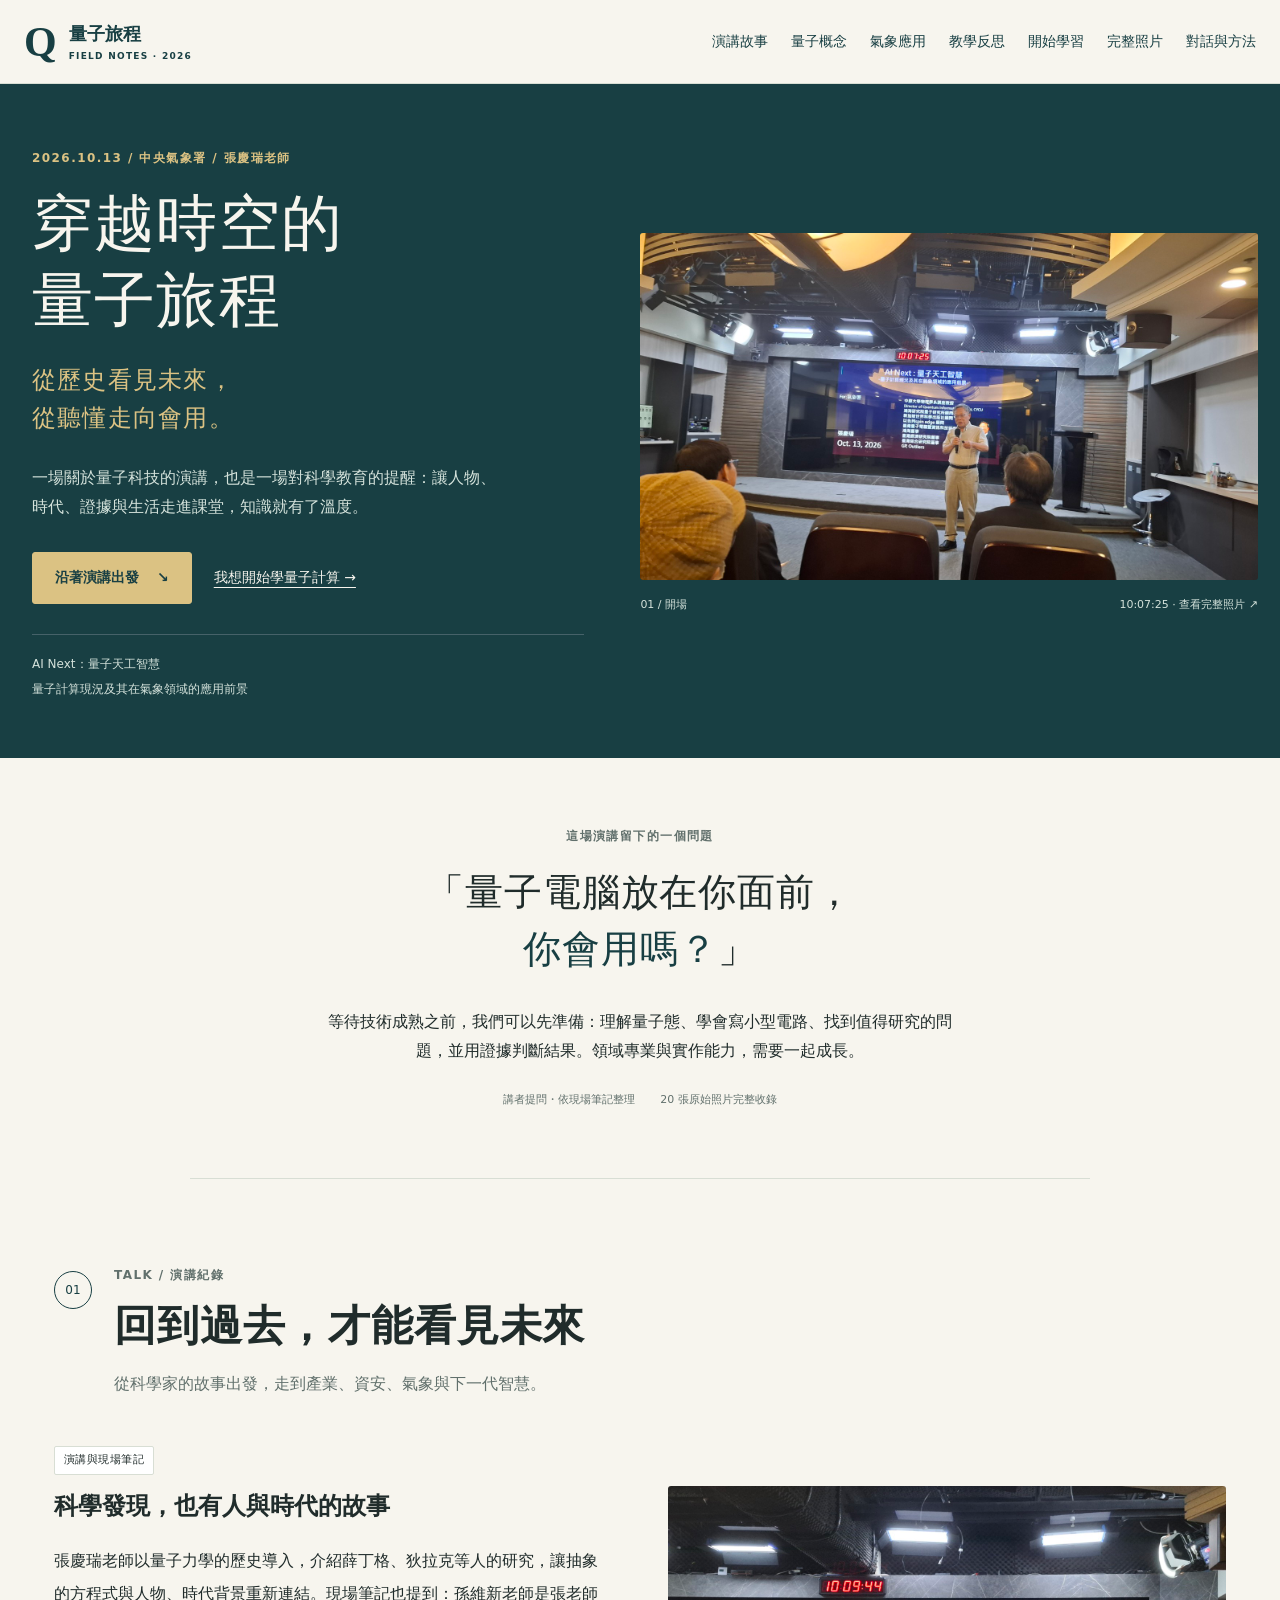
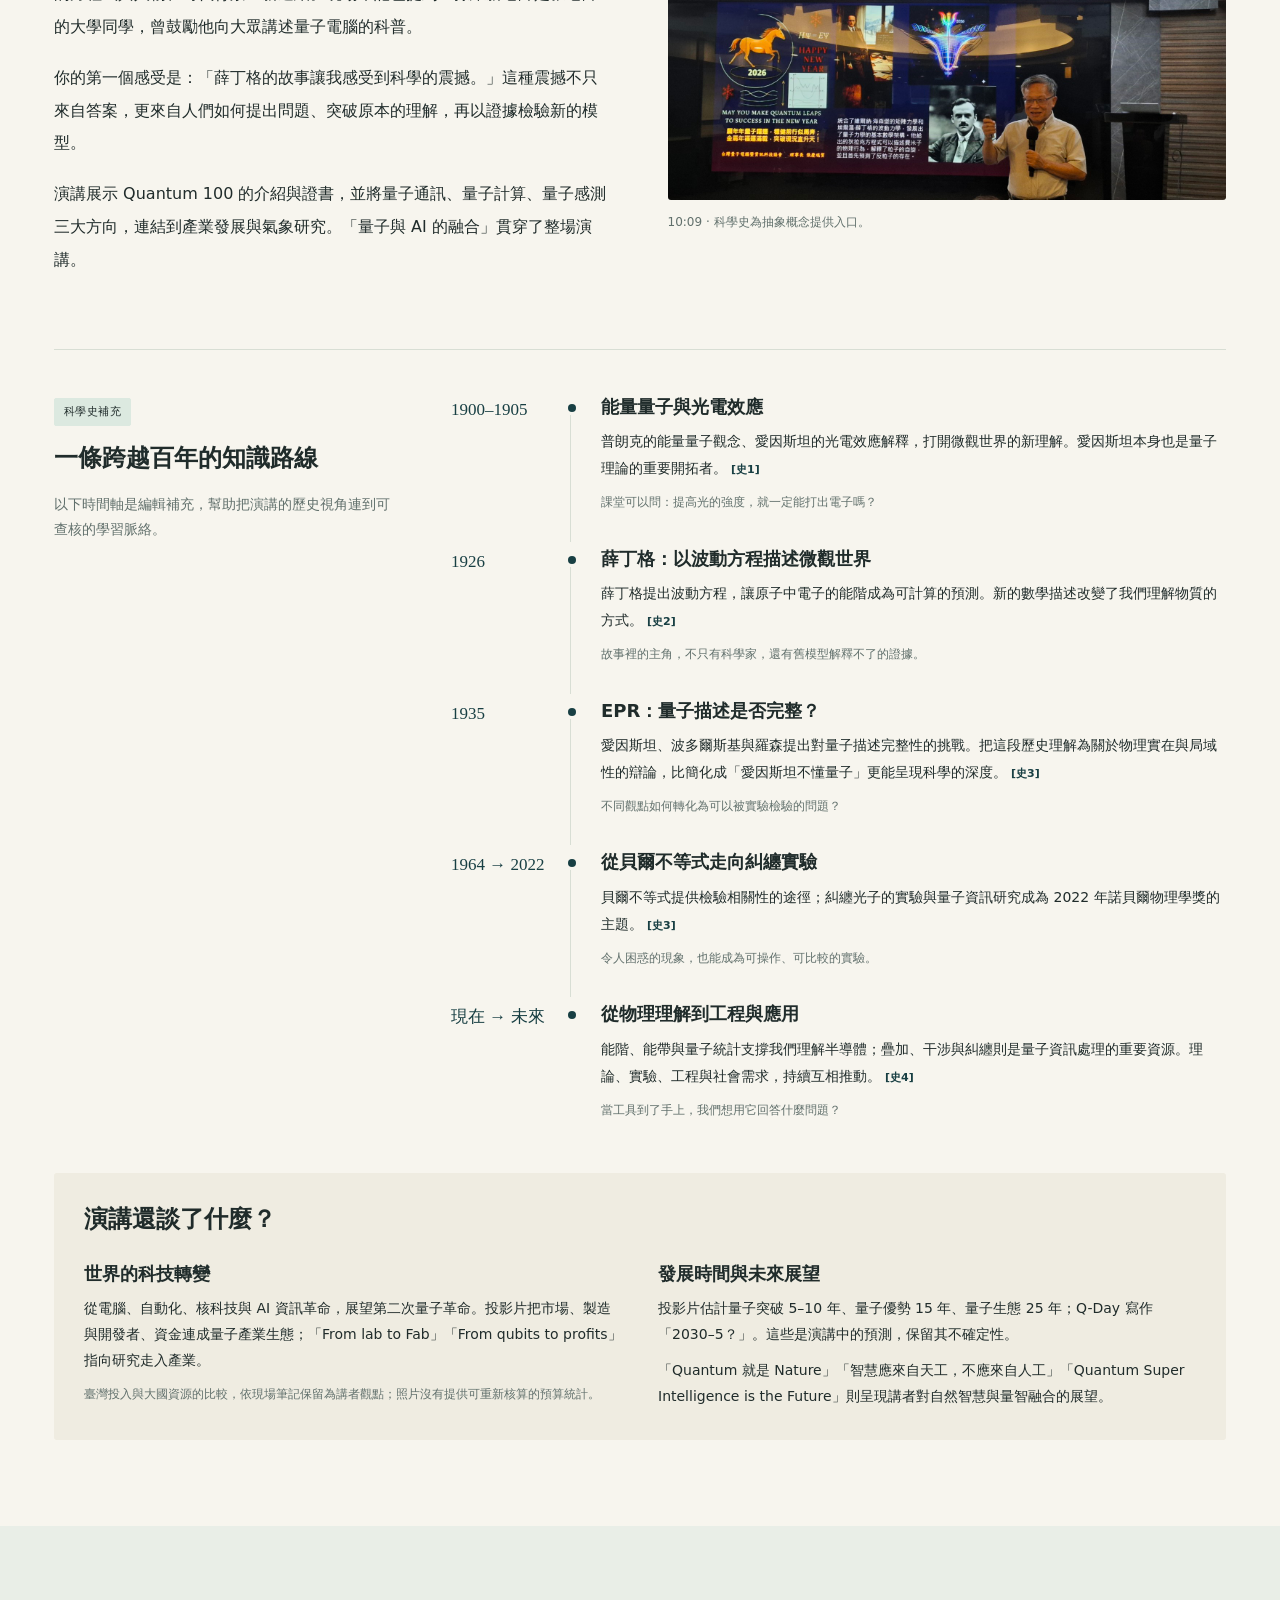
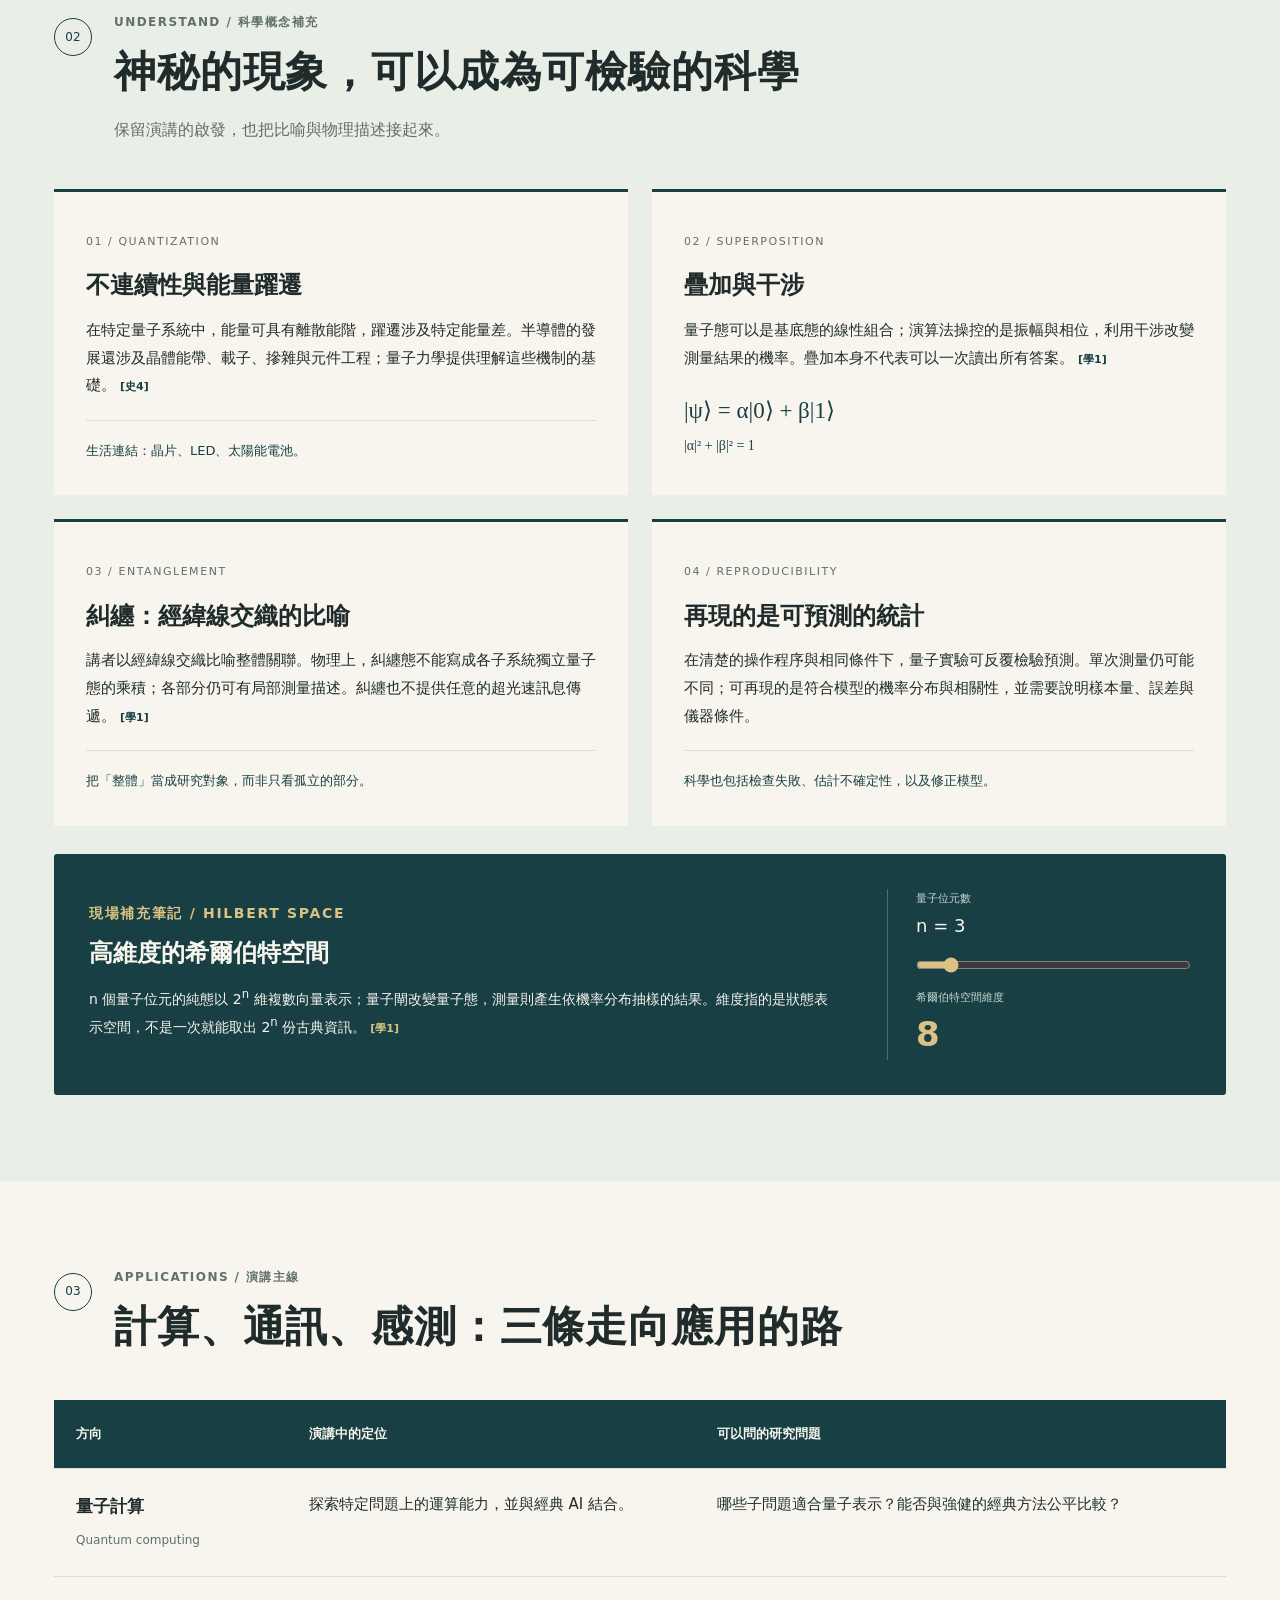
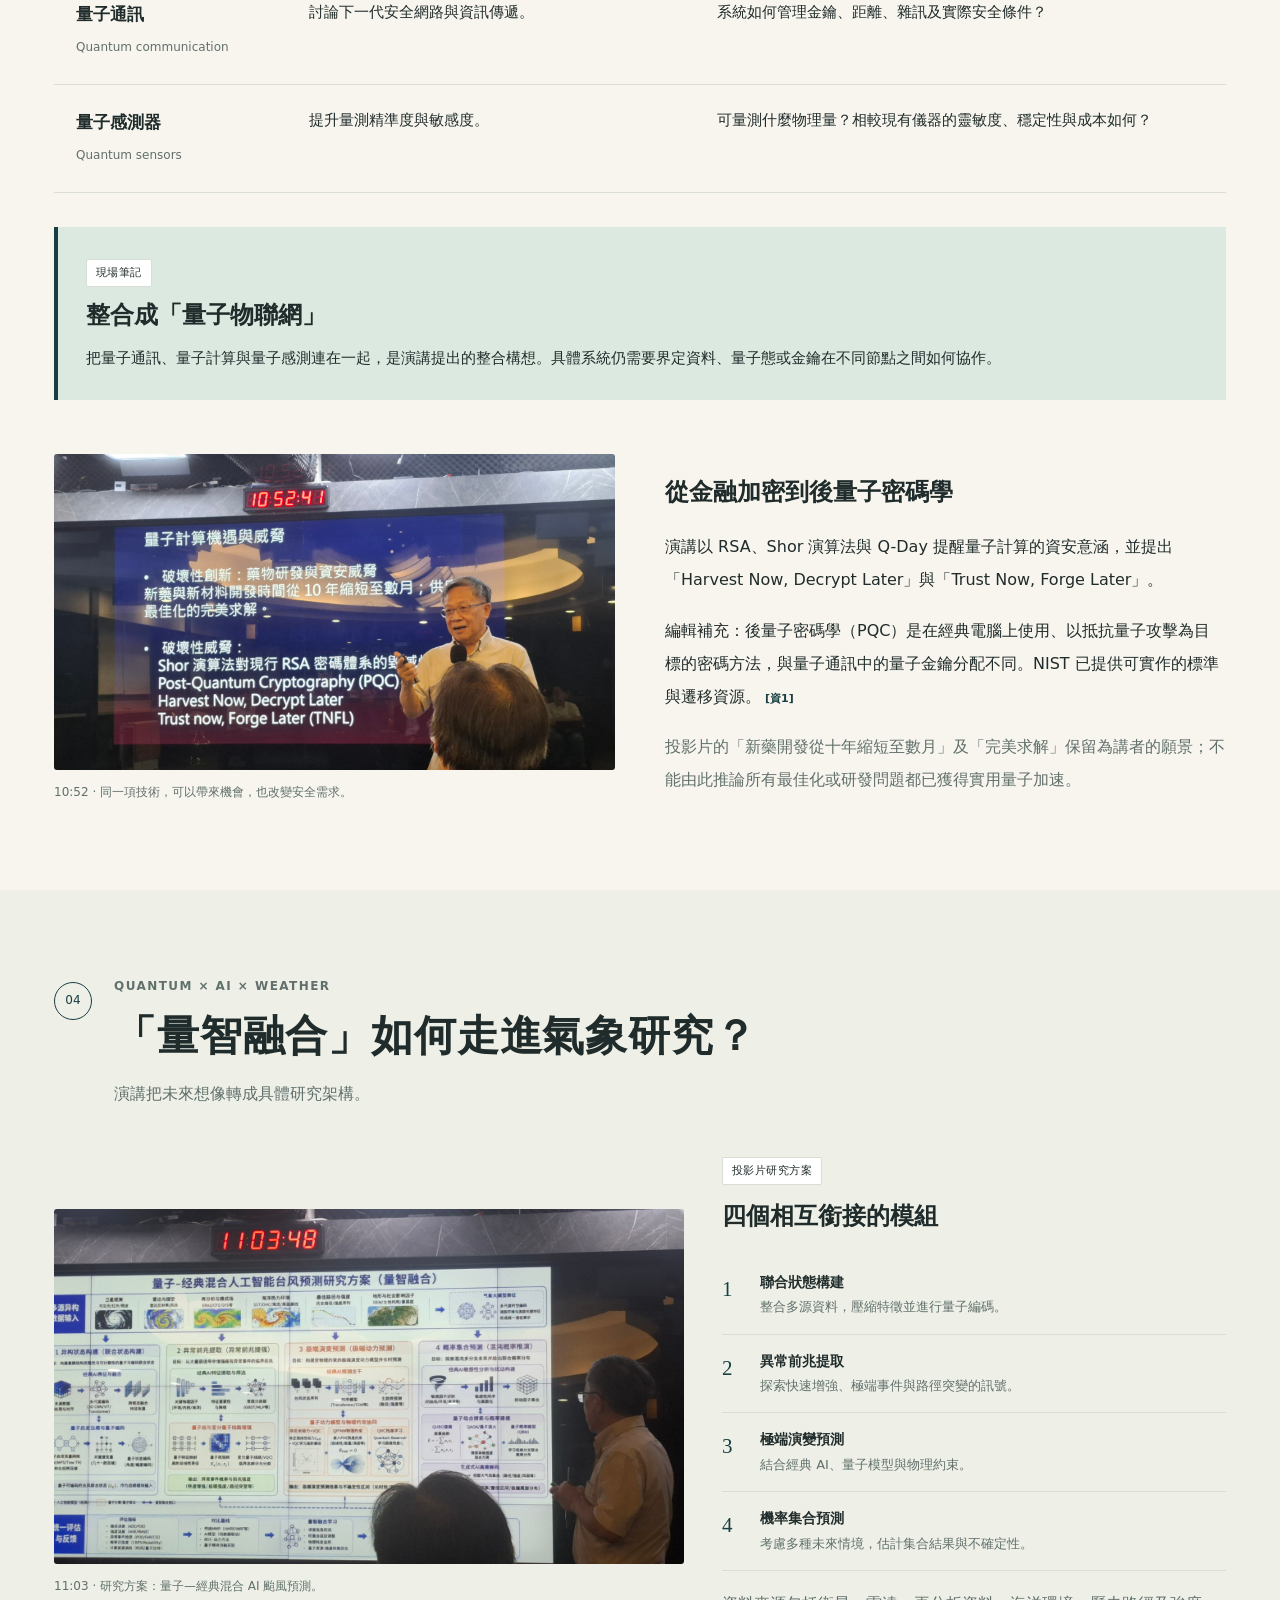
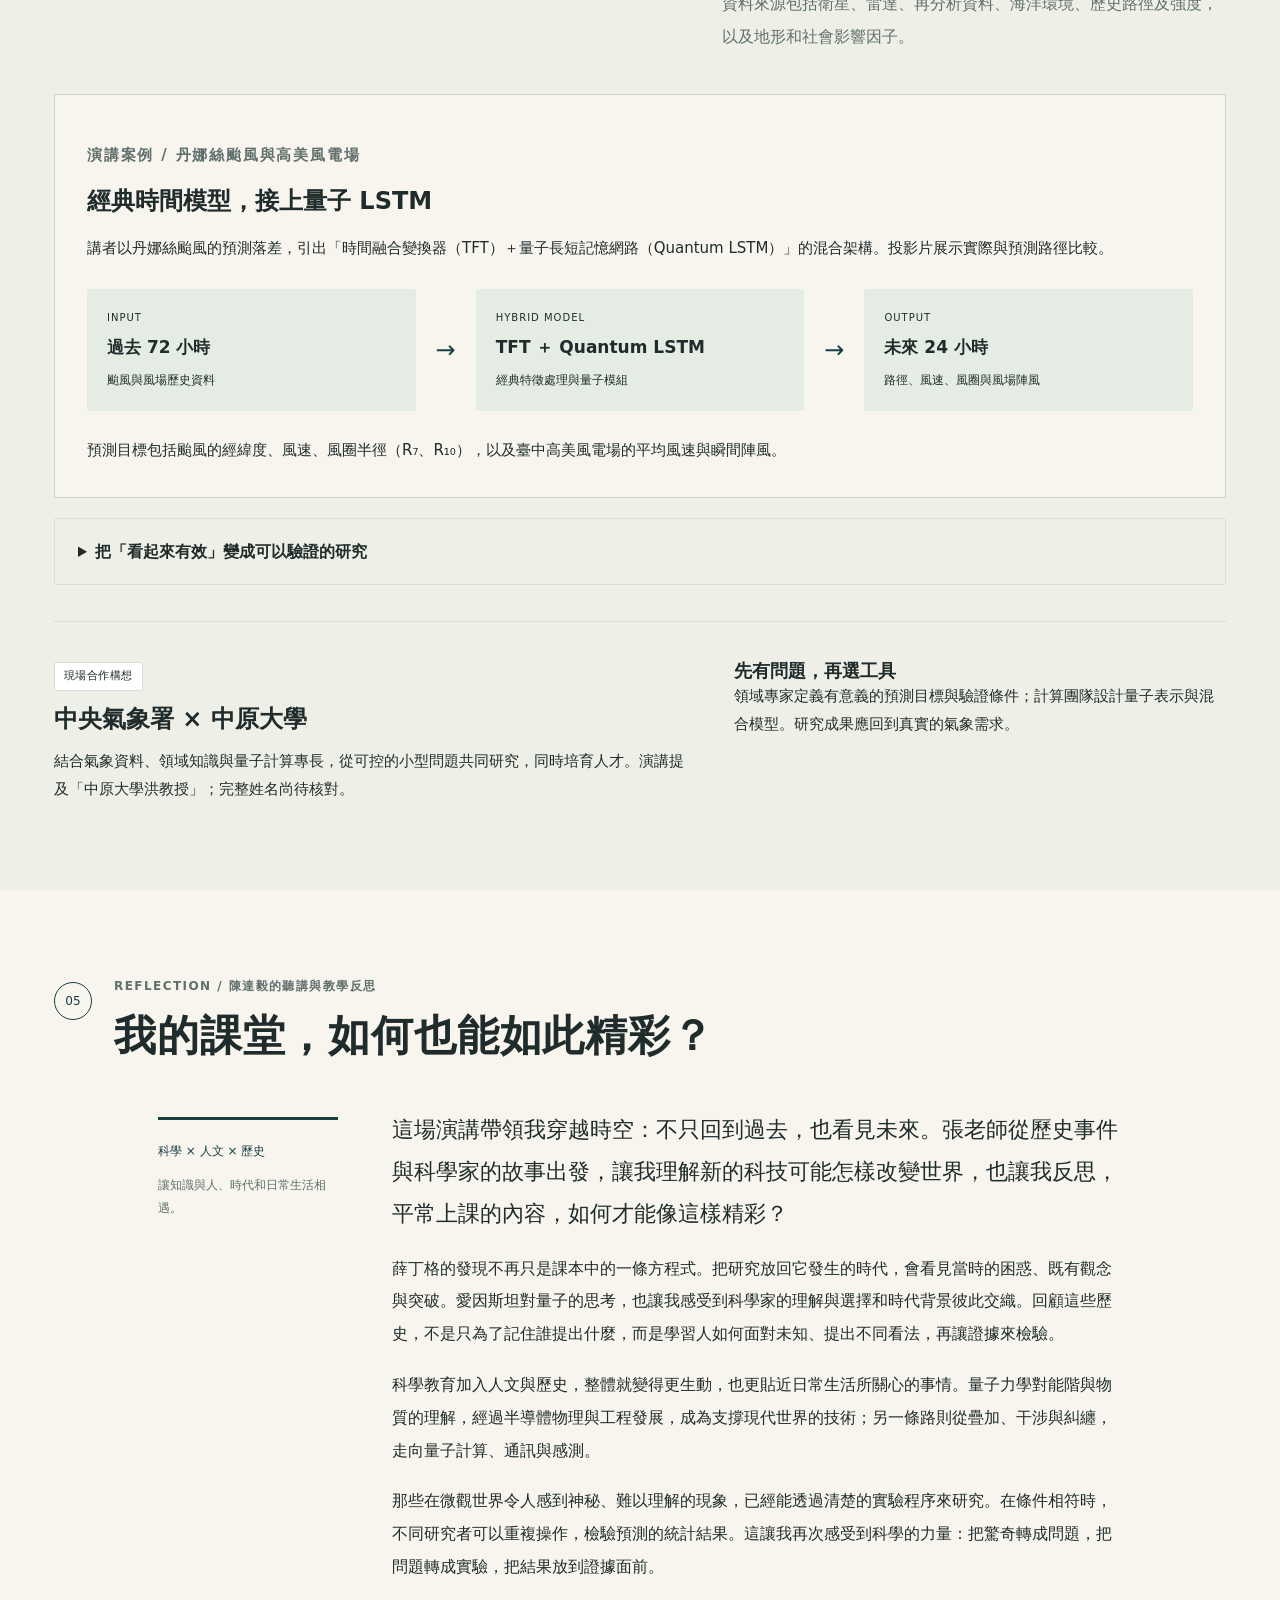
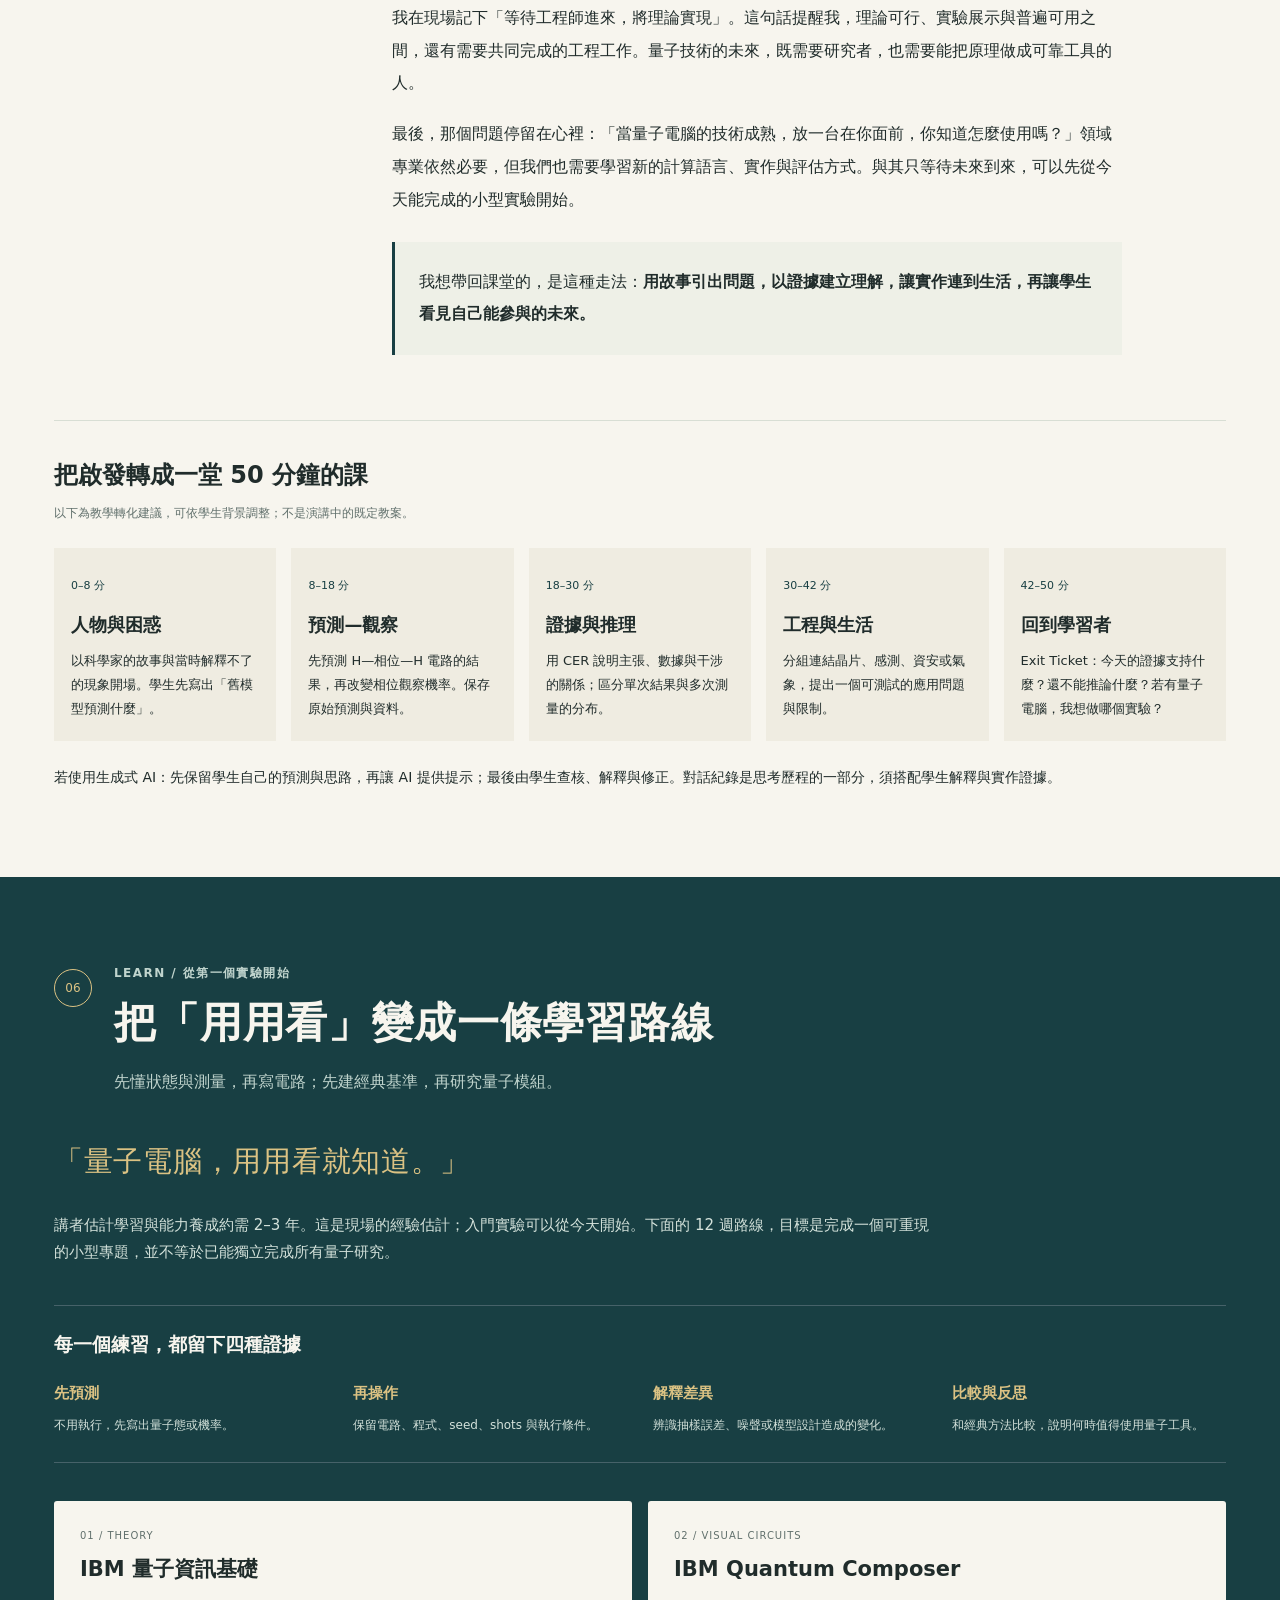
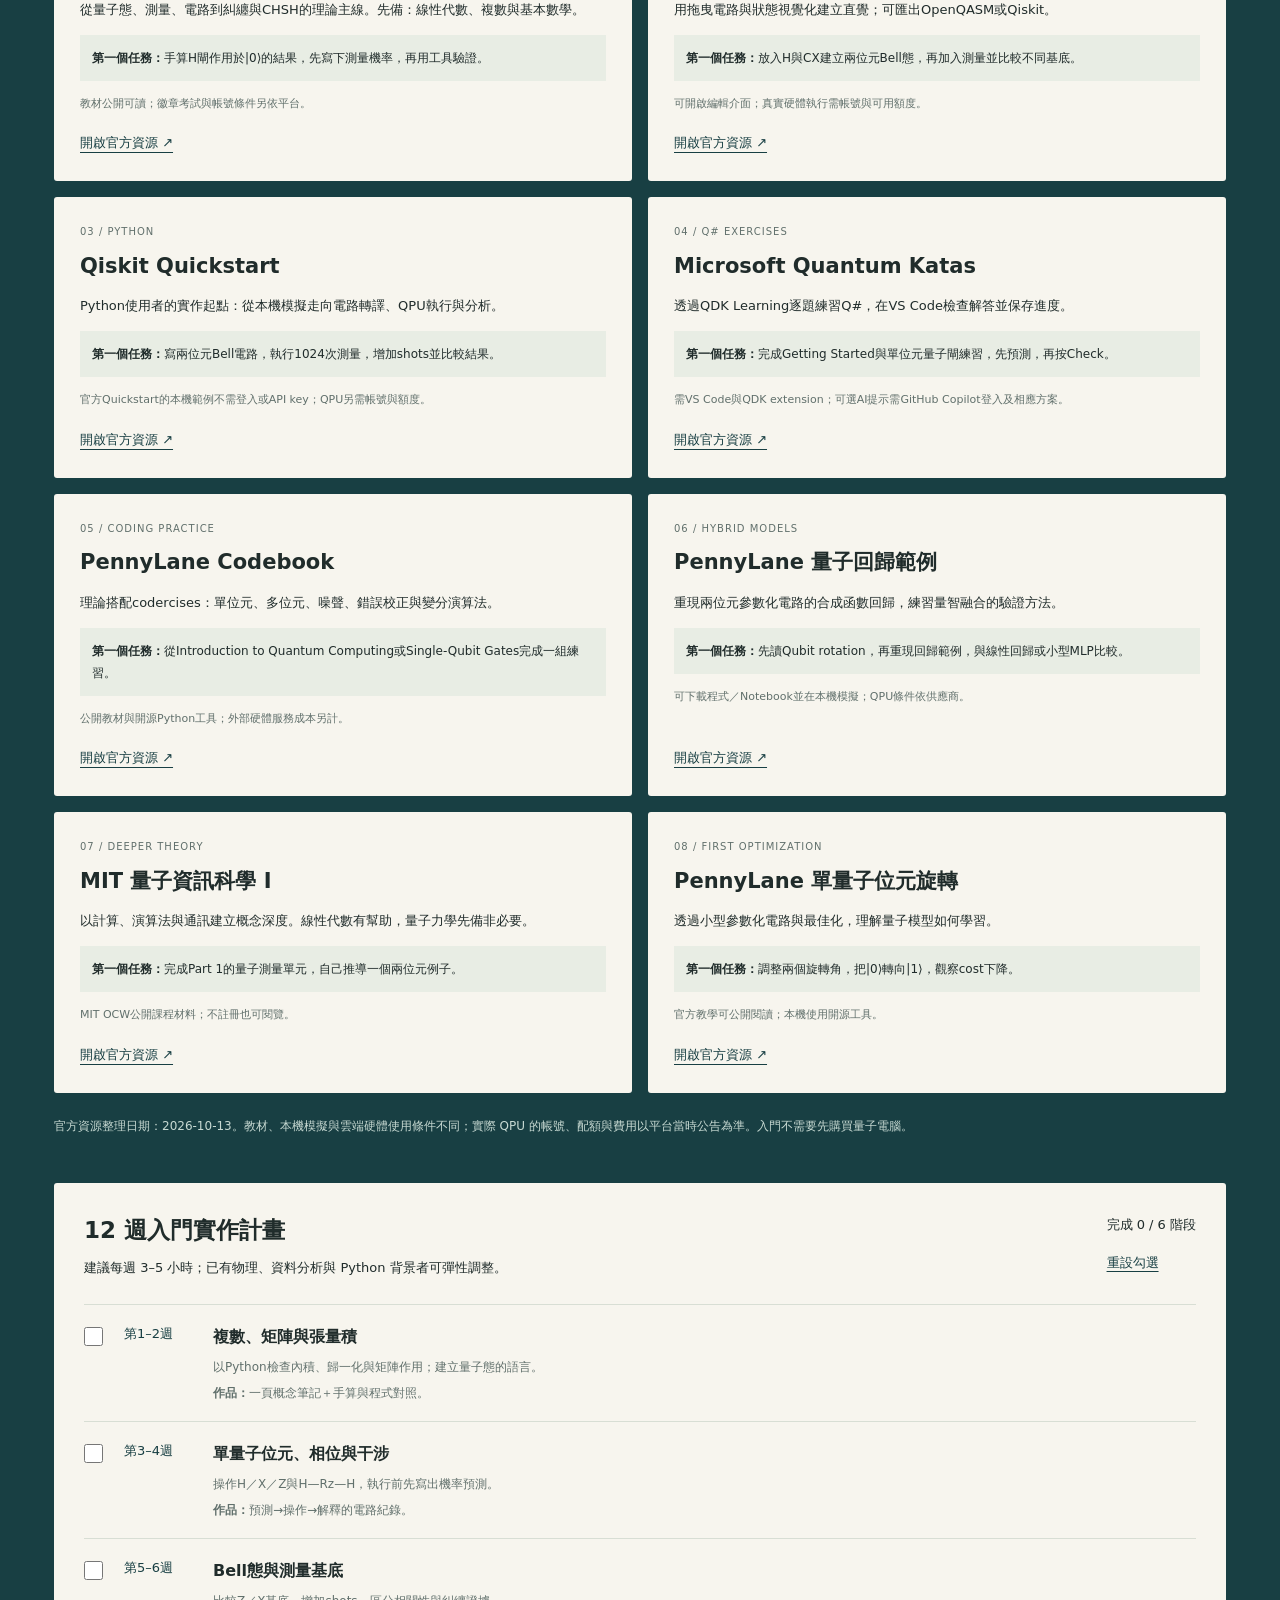
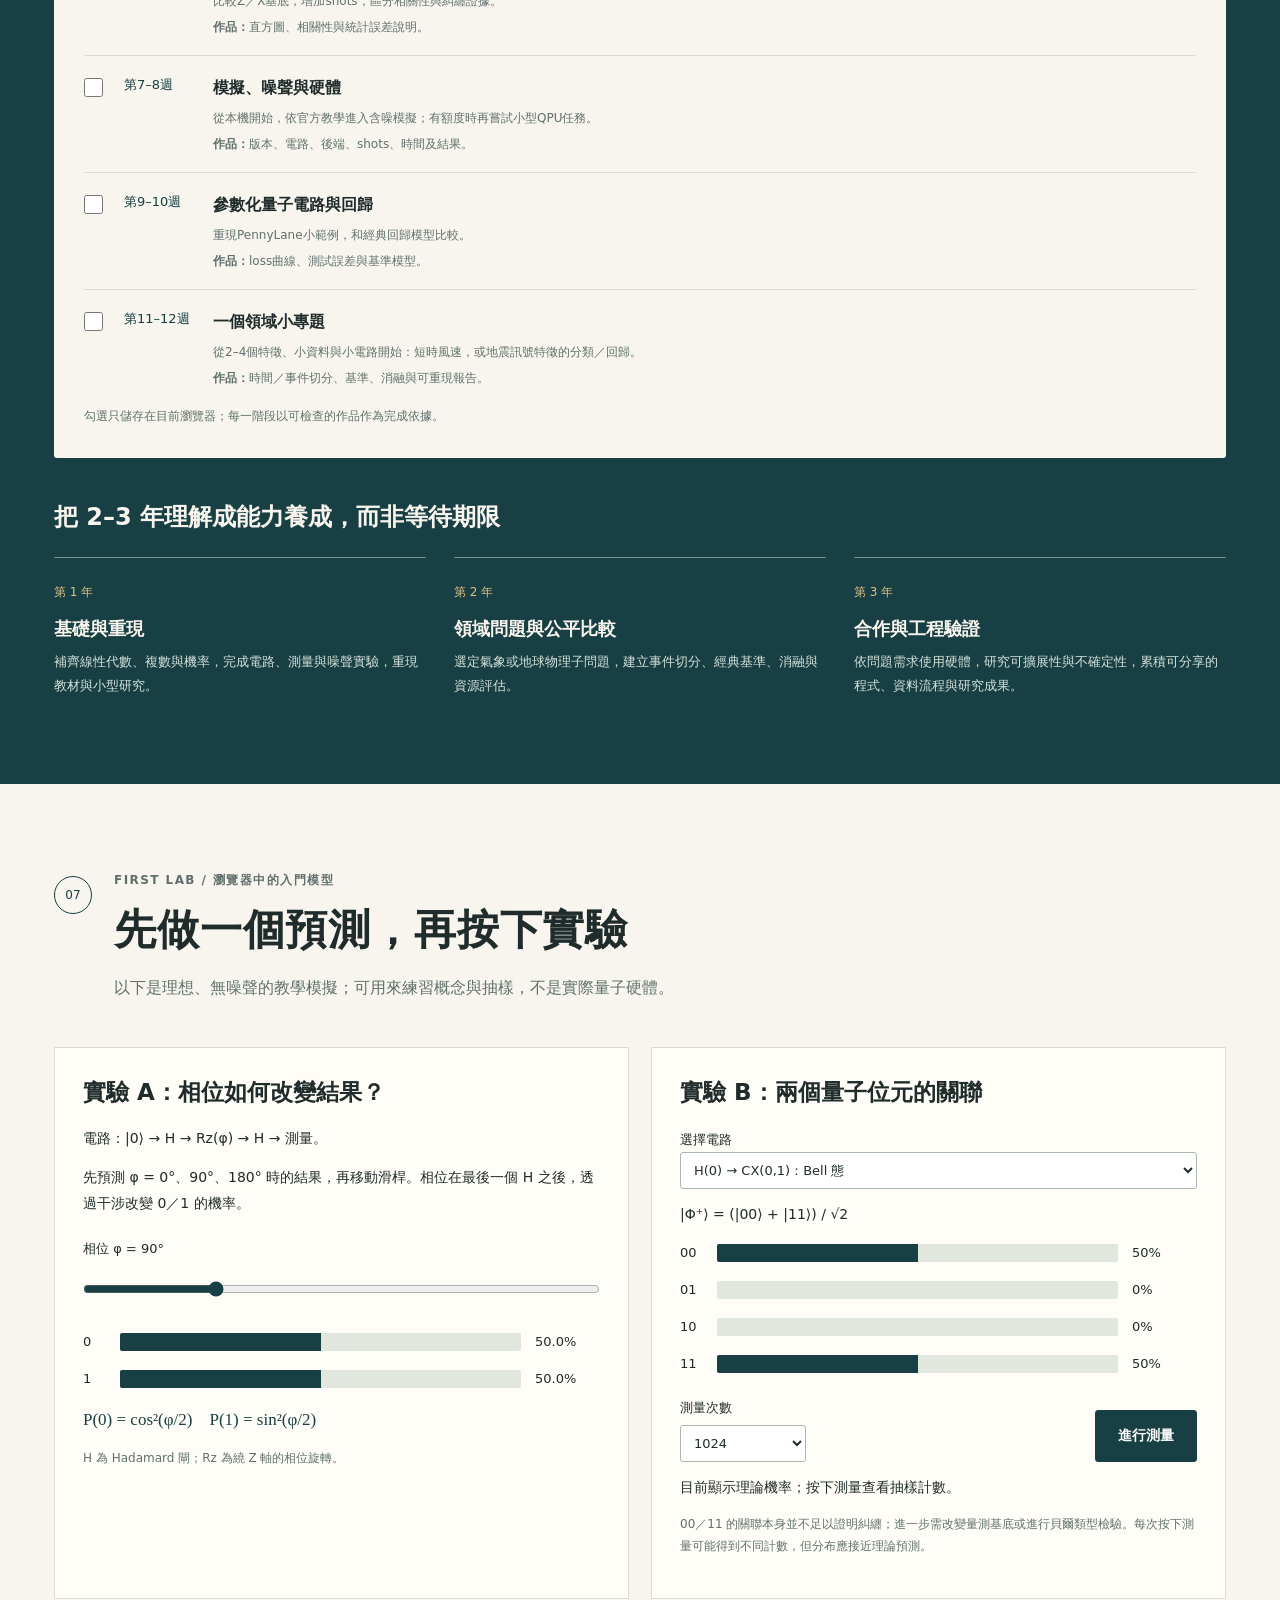
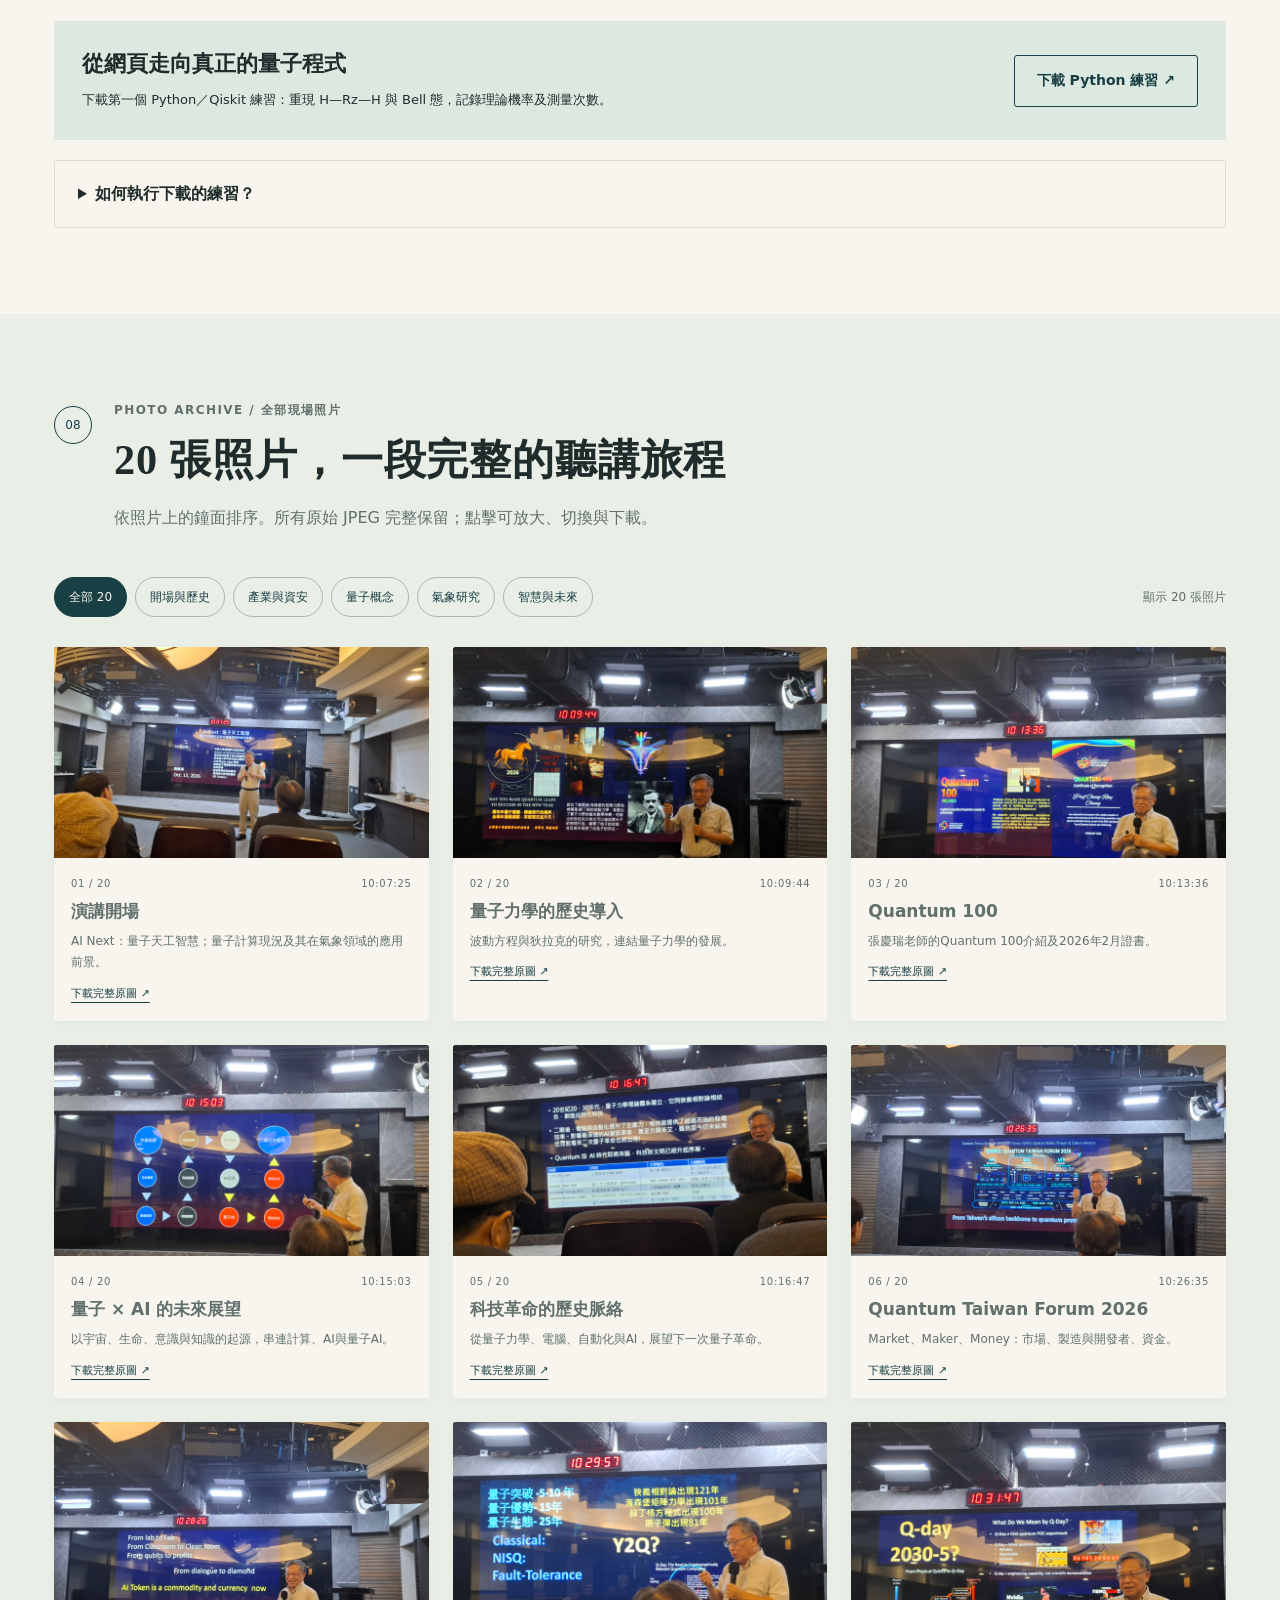
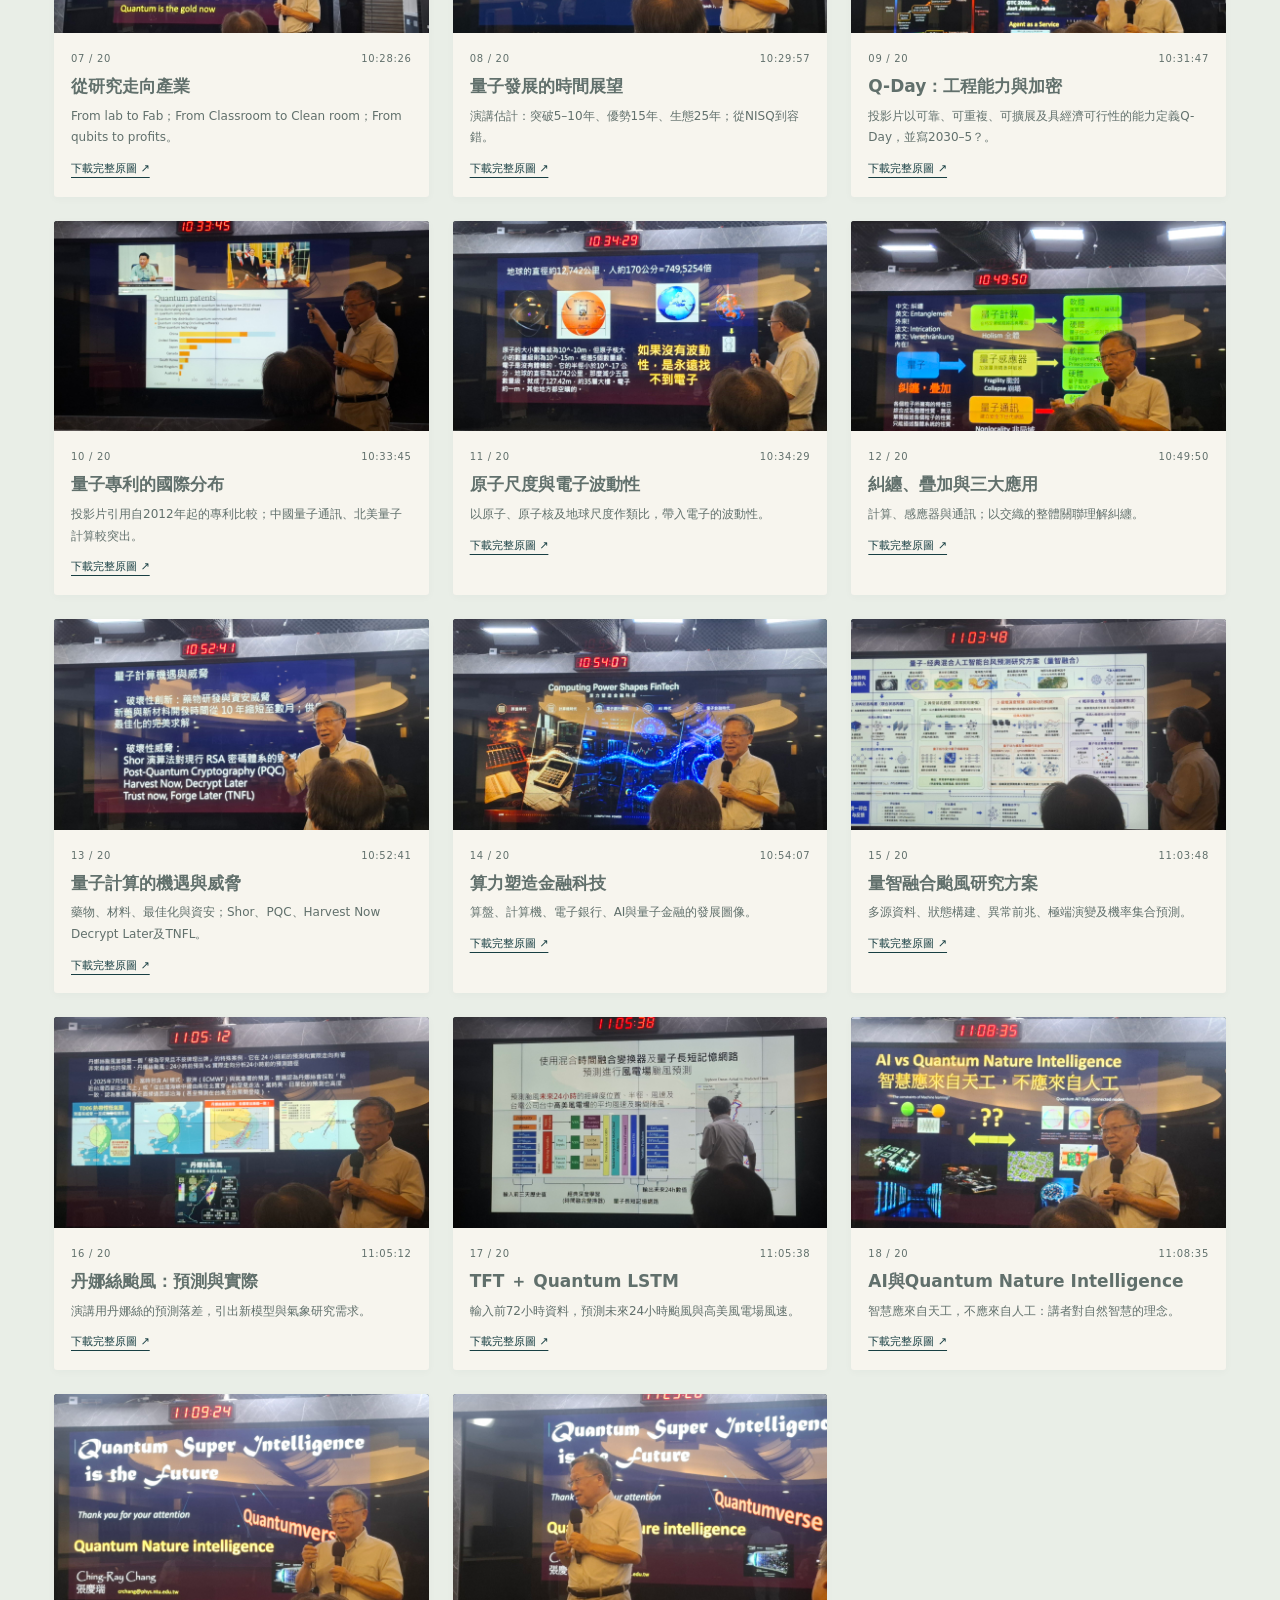
==== commit 814092d1: "Add conversation archive, collaboration analysis and reusable prompts" ====
--- a/index.html
+++ b/index.html
@@ -5,12 +5,12 @@
   <title>穿越時空的量子旅程｜張慶瑞老師演講紀錄・2026.10.13</title>
   <meta name="description" content="張慶瑞老師在中央氣象署的量子演講：完整20張現場照片、歷史與人文教學反思、量智融合氣象研究，以及量子電腦學習資源與實作路線。">
   <meta name="theme-color" content="#183f43"><meta property="og:title" content="穿越時空的量子旅程"><meta property="og:description" content="當量子電腦放在你面前，你知道怎麼使用嗎？從歷史、氣象研究走向第一個量子實驗。">
-  <link rel="icon" href="assets/favicon.svg" type="image/svg+xml"><link rel="stylesheet" href="assets/style.css">
+  <link rel="icon" href="assets/favicon.svg" type="image/svg+xml"><link rel="stylesheet" href="assets/style.css"><link rel="stylesheet" href="assets/collaboration.css">
   <script defer src="assets/data.js"></script><script defer src="assets/app.js"></script>
 </head>
 <body>
 <a class="skip" href="#main">跳到主要內容</a>
-<header class="site-header"><a class="brand" href="#top"><span class="brand-mark">Q</span><span>量子旅程<small>FIELD NOTES · 2026</small></span></a><button class="menu-toggle" type="button" aria-expanded="false" aria-controls="nav">章節選單</button><nav id="nav" aria-label="主要章節"><a href="#story">演講故事</a><a href="#concepts">量子概念</a><a href="#weather">氣象應用</a><a href="#reflection">教學反思</a><a href="#learn">開始學習</a><a href="#gallery">完整照片</a></nav></header>
+<header class="site-header"><a class="brand" href="#top"><span class="brand-mark">Q</span><span>量子旅程<small>FIELD NOTES · 2026</small></span></a><button class="menu-toggle" type="button" aria-expanded="false" aria-controls="nav">章節選單</button><nav id="nav" aria-label="主要章節"><a href="#story">演講故事</a><a href="#concepts">量子概念</a><a href="#weather">氣象應用</a><a href="#reflection">教學反思</a><a href="#learn">開始學習</a><a href="#gallery">完整照片</a><a href="collaboration.html">對話與方法</a></nav></header>
 <main id="main">
 <section class="hero" id="top"><div class="hero-copy"><p class="eyebrow">2026.10.13 / 中央氣象署 / 張慶瑞老師</p><h1>穿越時空的<br>量子旅程<span>從歷史看見未來，<br>從聽懂走向會用。</span></h1><p class="hero-intro">一場關於量子科技的演講，也是一場對科學教育的提醒：讓人物、時代、證據與生活走進課堂，知識就有了溫度。</p><div class="hero-actions"><a class="button light" href="#story">沿著演講出發 <span aria-hidden="true">↘</span></a><a class="text-link" href="#learn">我想開始學量子計算 →</a></div><div class="hero-meta"><span>AI Next：量子天工智慧</span><span>量子計算現況及其在氣象領域的應用前景</span></div></div><figure class="hero-photo"><button class="photo-trigger" type="button" data-photo="0" aria-label="放大演講開場完整照片"><img src="assets/photos/1000050804.jpg" width="1536" height="864" alt="張慶瑞老師在中央氣象署演講，身後為AI Next量子天工智慧封面" fetchpriority="high"></button><figcaption><span>01 / 開場</span><span>10:07:25 · 查看完整照片 ↗</span></figcaption></figure></section>
 <section class="opening-question section-wrap"><p class="eyebrow">這場演講留下的一個問題</p><blockquote>「量子電腦放在你面前，<br><em>你會用嗎？</em>」</blockquote><p>等待技術成熟之前，我們可以先準備：理解量子態、學會寫小型電路、找到值得研究的問題，並用證據判斷結果。領域專業與實作能力，需要一起成長。</p><div class="small-meta"><span>講者提問・依現場筆記整理</span><span>20 張原始照片完整收錄</span></div></section>
@@ -28,6 +28,7 @@
 python first_quantum_steps.py --qiskit</code></pre><p>這個練習使用本機 Statevector 模擬，不需要 IBM 帳號或 API 金鑰。做完後可把相同電路搬到 Composer，或依官方文件探索有噪聲模擬與實際 QPU。</p></div></details></section>
 <section class="gallery-section" id="gallery"><div class="section-wrap"><div class="section-heading"><span class="chapter">08</span><div><p class="eyebrow">PHOTO ARCHIVE / 全部現場照片</p><h2>20 張照片，一段完整的聽講旅程</h2><p>依照片上的鐘面排序。所有原始 JPEG 完整保留；點擊可放大、切換與下載。</p></div></div><div class="gallery-toolbar"><div class="filters" role="group" aria-label="照片主題篩選"><button type="button" data-filter="all" aria-pressed="true">全部 20</button><button type="button" data-filter="history" aria-pressed="false">開場與歷史</button><button type="button" data-filter="industry" aria-pressed="false">產業與資安</button><button type="button" data-filter="concept" aria-pressed="false">量子概念</button><button type="button" data-filter="weather" aria-pressed="false">氣象研究</button><button type="button" data-filter="future" aria-pressed="false">智慧與未來</button></div><p id="gallery-status" aria-live="polite">顯示 20 張照片</p></div><div class="photo-grid" id="photo-grid"></div><noscript><p>完整照片可從 <a href="docs/lecture-notes.md">演講文字紀錄</a>中的 20 張原圖連結查看。</p></noscript></div></section>
 <section class="section-wrap sources" id="sources"><div class="section-heading"><span class="chapter">09</span><div><p class="eyebrow">SOURCES / 來源與紀錄範圍</p><h2>回到照片、筆記與原始資料</h2></div></div><p>演講內容依 2026-10-13 現場照片與陳達毅的筆記整理，並非逐字稿。學習資源、科學史與教學轉化建議為額外編輯內容；講者的發展時間預測、未來智慧展望及合作構想，保留為演講觀點。</p><div id="ref-history"><h3>科學史與物理補充</h3><ol><li>史1｜Nobel Prize：<a href="https://www.nobelprize.org/prizes/physics/1921/einstein/facts/" target="_blank" rel="noopener noreferrer">Albert Einstein – Facts</a>；<a href="https://www.nobelprize.org/prizes/physics/1921/ceremony-speech/" target="_blank" rel="noopener noreferrer">1921 年物理學獎頒獎詞</a>。</li><li>史2｜Nobel Prize：<a href="https://www.nobelprize.org/prizes/physics/1933/schrodinger/biographical/" target="_blank" rel="noopener noreferrer">Erwin Schrödinger – Biographical</a>。</li><li>史3｜Nobel Prize：<a href="https://www.nobelprize.org/prizes/physics/2022/popular-information/" target="_blank" rel="noopener noreferrer">How entanglement has become a powerful tool</a>。</li><li>史4｜MIT OCW：<a href="https://ocw.mit.edu/courses/6-701-introduction-to-nanoelectronics-spring-2010/" target="_blank" rel="noopener noreferrer">Introduction to Nanoelectronics</a>。</li></ol></div><div id="ref-learning"><h3>量子資訊與實作</h3><p>學1｜<a href="https://quantum.cloud.ibm.com/learning/en/courses/basics-of-quantum-information" target="_blank" rel="noopener noreferrer">IBM Basics of Quantum Information</a>：量子態、電路、糾纏、測量與 CHSH。其餘官方資源見上方學習卡片。</p></div><div id="ref-security"><h3>資安</h3><p>資1｜<a href="https://www.nist.gov/pqc" target="_blank" rel="noopener noreferrer">NIST Post-quantum Cryptography</a>：後量子密碼標準與遷移資源。</p></div><details><summary>照片、署名與聯絡資訊</summary><p>講者：張慶瑞（Ching-Ray Chang）。投影片列示中原大學物理系講座教授；聯絡信箱：<a href="mailto:crchang@phys.ntu.edu.tw">crchang@phys.ntu.edu.tw</a>。照片為本次對話提供的 20 張現場紀錄，保留完整畫面與原始檔案。照片與投影片內容的權利仍屬各自權利人。</p><p>演講記錄與心得整理：陳達毅。原始照片檔名與完整性資訊：<a href="assets/data/photo-integrity.json">照片檔案清單</a>。</p></details><div class="source-actions"><a class="button outline" href="docs/lecture-notes.md" download>下載演講文字紀錄</a><a class="text-link dark" href="https://github.com/oceanicdayi/2026_1013_quantum_talk" target="_blank" rel="noopener noreferrer">GitHub 專案 ↗</a><button class="text-button" type="button" id="print-page">列印／另存 PDF</button></div></section>
+<section class="section-wrap" id="collaboration"><div class="section-heading"><span class="chapter">10</span><div><p class="eyebrow">CONVERSATION / 從合作經驗提煉方法</p><h2>這個網站，是怎麼一起完成的？</h2></div></div><div class="collab-main-entry"><div><p class="eyebrow">28 筆使用者原文 / 20 張照片對應 / 4 份提示範本</p><h3>保留對話，也留下下一次的方法。</h3><p>從短句筆記、姓名修正，到教學反思與公開網站，回看需求如何逐步成形。最值得提前說的是：最後的成果、讀者、驗收條件與發布位置。</p><div class="collab-home-links"><a href="docs/conversation-record.md" download>下載對話紀錄</a><a href="docs/collaboration-analysis.md" download>下載協作分析</a><a href="docs/prompt-templates.md" download>下載提示範本</a></div></div><a class="button outline" href="collaboration.html">閱讀對話與方法 ↗</a></div></section>
 </main>
 <footer><p>從看見未來，到參與未來。</p><span>張慶瑞老師演講紀錄 · 2026.10.13 · 陳達毅整理</span><a href="#top">回到頁首 ↑</a></footer>
 <dialog id="lightbox" aria-labelledby="lightbox-title"><div class="lightbox-header"><div><p id="lightbox-count"></p><h2 id="lightbox-title"></h2></div><button type="button" id="close-lightbox" aria-label="關閉照片">✕</button></div><div class="lightbox-stage"><img id="lightbox-image" alt=""><button id="prev-photo" type="button" aria-label="上一張照片">‹</button><button id="next-photo" type="button" aria-label="下一張照片">›</button></div><div class="lightbox-bottom"><p id="lightbox-caption"></p><div><button type="button" id="zoom-photo" aria-pressed="false">原尺寸查看</button><a id="download-photo" download>下載原圖 ↗</a></div></div></dialog>
--- a/assets/collaboration.css
+++ b/assets/collaboration.css
@@ -0,0 +1,5 @@
+.collab-hero{background:var(--teal);color:var(--paper);padding:64px max(32px,calc((100vw - 1172px)/2));display:grid;grid-template-columns:1.5fr 1fr;gap:65px;align-items:center}.collab-hero h1{font-family:var(--serif);font-size:clamp(34px,4vw,58px);font-weight:600;line-height:1.35;margin:20px 0}.collab-hero>.eyebrow,.collab-hero .eyebrow{color:var(--gold)}.collab-hero>div>p:not(.eyebrow){max-width:630px;color:#d4e2db;font-size:17px}.collab-stats{display:grid;grid-template-columns:repeat(3,1fr);gap:14px}.collab-stats>div{border-top:1px solid #78908a;padding-top:18px}.collab-stats strong{display:block;font-family:var(--serif);font-size:47px;color:var(--gold);line-height:1.3}.collab-stats span{font-size:11px}.collab-stats>p{grid-column:1/-1;font-size:13px;margin-top:15px;color:#c7d9d2}.collab-intro{padding-top:54px;padding-bottom:54px;border-bottom:1px solid var(--line)}.collab-intro h2{font-size:31px;margin:14px 0 22px}.collab-intro>p:not(.eyebrow){max-width:960px;font-size:16px}.analysis-table{overflow-x:auto;max-width:100%;border:1px solid var(--line);background:#fffdf7}.analysis-table table{width:100%;min-width:920px;border-collapse:collapse;font-size:13px}.analysis-table caption{text-align:left;padding:14px 20px;font-size:12px;color:var(--muted)}.analysis-table th{background:var(--teal);color:var(--paper);font-size:13px}.analysis-table th,.analysis-table td{padding:17px;vertical-align:top;text-align:left;line-height:1.85}.analysis-table tbody tr{border-bottom:1px solid var(--line)}.analysis-table td:first-child{font-weight:650;width:16%}.analysis-table td:last-child{width:30%;background:#f1f4ec}.classification{margin-top:40px}.classification h3{font-size:23px}.classification-grid{display:grid;grid-template-columns:repeat(4,1fr);gap:18px;margin:24px 0}.classification-grid article{padding:19px;background:var(--mint);min-width:0}.classification-grid p{font-size:13px;margin-top:12px}.workflow-steps{list-style:none;display:grid;grid-template-columns:repeat(4,1fr);gap:22px;padding:0}.workflow-steps li{border-top:2px solid var(--teal);padding-top:18px}.workflow-steps li>span{font-family:var(--serif);font-size:30px;color:var(--muted)}.workflow-steps h3{font-size:22px;margin:12px 0}.workflow-steps p{font-size:14px}.workflow-steps small{font-size:12px;display:block;margin-top:20px;color:var(--muted)}.acceptance{padding:28px;background:var(--paper);margin-top:35px}.acceptance h3{font-size:24px}.acceptance ul{margin-bottom:0;padding-left:22px;font-size:14px}.acceptance li{margin:11px 0}.assistant-responsibility{border-left:3px solid var(--teal);padding:0 0 0 25px;margin-top:33px;max-width:1000px}.assistant-responsibility h3{font-size:21px;margin-bottom:14px}.assistant-responsibility p{font-size:14px}.short-prompt{padding:28px;background:var(--mint);margin-bottom:28px}.short-prompt h3{font-size:22px;margin-bottom:14px}.short-prompt p{font-size:15px}.prompt-list{display:grid;gap:26px}.prompt-card{border:1px solid var(--line);padding:27px;background:#fffdf7;min-width:0}.prompt-heading{display:flex;justify-content:space-between;align-items:center;gap:20px}.prompt-heading h3{font-size:23px;margin-top:5px}.prompt-heading .button{white-space:nowrap;font-size:12px;flex-shrink:0}.prompt-card pre{white-space:pre-wrap;overflow-wrap:anywhere;font-family:var(--sans);font-size:14px;margin-bottom:0;line-height:1.9}.copy-status{min-height:30px;font-size:13px;color:var(--teal);margin-top:20px}.record-scope{padding:22px;background:var(--paper);margin-bottom:26px;font-size:13px;border:1px solid var(--line)}.record-scope summary{font-size:15px;font-weight:650;cursor:pointer}.record-scope p{margin-top:15px}.record-filters{display:grid;grid-template-columns:2.5fr 1fr 1fr auto;gap:17px;align-items:end;padding:24px;background:var(--paper)}.record-filters label{font-size:12px;font-weight:600;display:grid;gap:7px}.record-filters input,.record-filters select{padding:10px 12px;width:100%;min-width:0;color:var(--ink);border:1px solid #aab9ae;border-radius:2px;background:white;font-size:14px;height:45px}.record-filters button{height:45px;font-size:12px;white-space:nowrap}#record-status{font-size:12px;margin:16px 0 25px;color:var(--muted)}.message-list{display:grid;gap:22px}.message{padding:25px 28px;background:var(--paper);border-left:3px solid var(--teal);min-width:0;scroll-margin-top:110px}.message[data-role=assistant]{border-left-color:#b17827;background:#f8f3e3}.message-meta{display:flex;gap:15px;flex-wrap:wrap;align-items:center;font-size:11px;color:var(--muted);margin-bottom:16px}.message-meta>a{font-size:13px;font-weight:650;letter-spacing:.05em}.message-text{white-space:pre-wrap;overflow-wrap:anywhere;font-size:15px}.message-empty{font-size:13px;color:var(--muted)}.message-photos{display:grid;grid-template-columns:repeat(2,minmax(0,1fr));gap:16px;margin-top:18px;max-width:880px}.message-photos>a{display:block;text-decoration:none;background:#fffdf7;border:1px solid var(--line)}.message-photos img{aspect-ratio:16/9;width:100%;object-fit:contain}.message-photos span{font-size:11px;display:block;padding:8px 12px}.editor-note{margin-top:17px!important;padding-top:13px;border-top:1px solid var(--line);font-size:12px;color:var(--muted)}.process-summary{margin-top:32px;padding:22px;background:var(--paper);font-size:14px}.process-summary summary{font-weight:650;cursor:pointer}.process-summary li{margin:12px 0}.process-summary p{font-size:13px}.message[hidden],[hidden]{display:none!important}.collab-main-entry{background:var(--mint);padding:30px;display:grid;grid-template-columns:1fr auto;gap:35px;align-items:center}.collab-main-entry h3{font-size:25px;margin:8px 0 14px}.collab-main-entry p{font-size:15px;max-width:760px}.collab-main-entry .button{white-space:nowrap}.collab-home-links{display:flex;flex-wrap:wrap;gap:20px;margin-top:22px;font-size:13px}
+@media(max-width:1050px){.collab-hero{gap:35px}.classification-grid,.workflow-steps{grid-template-columns:repeat(2,1fr)}.record-filters{grid-template-columns:2fr 1fr 1fr}.record-filters button{grid-column:1/-1;justify-self:start}}
+@media(max-width:780px){.collab-hero{grid-template-columns:1fr;padding:40px 24px;gap:30px}.collab-hero h1{font-size:42px}.collab-stats{max-width:450px}.collab-stats strong{font-size:40px}.collab-intro h2{font-size:28px}.classification-grid{gap:15px}.record-filters{grid-template-columns:1fr 1fr;padding:20px}.record-filters label:first-child{grid-column:1/-1}.record-filters button{grid-column:auto;align-self:end}.prompt-card{padding:22px}.prompt-heading{align-items:start}.prompt-heading h3{font-size:20px}.prompt-card pre{font-size:13px;padding:18px}.message{padding:22px}.collab-main-entry{grid-template-columns:1fr;gap:23px}.collab-main-entry .button{justify-self:start}.collab-main-entry h3{font-size:23px}.assistant-responsibility{padding-left:19px}}
+@media(max-width:480px){.collab-hero h1{font-size:35px}.collab-hero>div>p:not(.eyebrow){font-size:15px}.classification-grid,.workflow-steps,.message-photos{grid-template-columns:1fr}.workflow-steps{gap:27px}.prompt-heading{display:block}.prompt-heading .button{margin-top:16px;padding:8px 15px}.short-prompt,.acceptance,.collab-main-entry{padding:23px}.record-filters{gap:13px}.record-filters button{grid-column:1/-1}.message-text{font-size:14px}.message{padding:20px}.collab-intro>p:not(.eyebrow){font-size:15px}}
+@media print{.collab-hero{background:white;color:black;padding:20px 0}.collab-hero .eyebrow,.collab-hero>div>p:not(.eyebrow),.collab-stats>p,.collab-stats strong{color:black}.collab-stats strong{font-size:25pt}.record-filters,.copy-prompt,.copy-status,#record-status{display:none!important}.message[hidden]{display:block!important}.record-scope,.prompt-card,.message{background:white;break-inside:avoid;border:1px solid #ccc}.prompt-card pre{background:white;color:black;font-size:10pt}.analysis-table{overflow:visible}.analysis-table table{min-width:0;font-size:9pt}.analysis-table th{background:white;color:black}.analysis-table th,.analysis-table td{padding:8px}.classification-grid,.workflow-steps{grid-template-columns:repeat(2,1fr)}.collab-main-entry{display:block}.collab-main-entry .button,.collab-home-links{display:none}}
